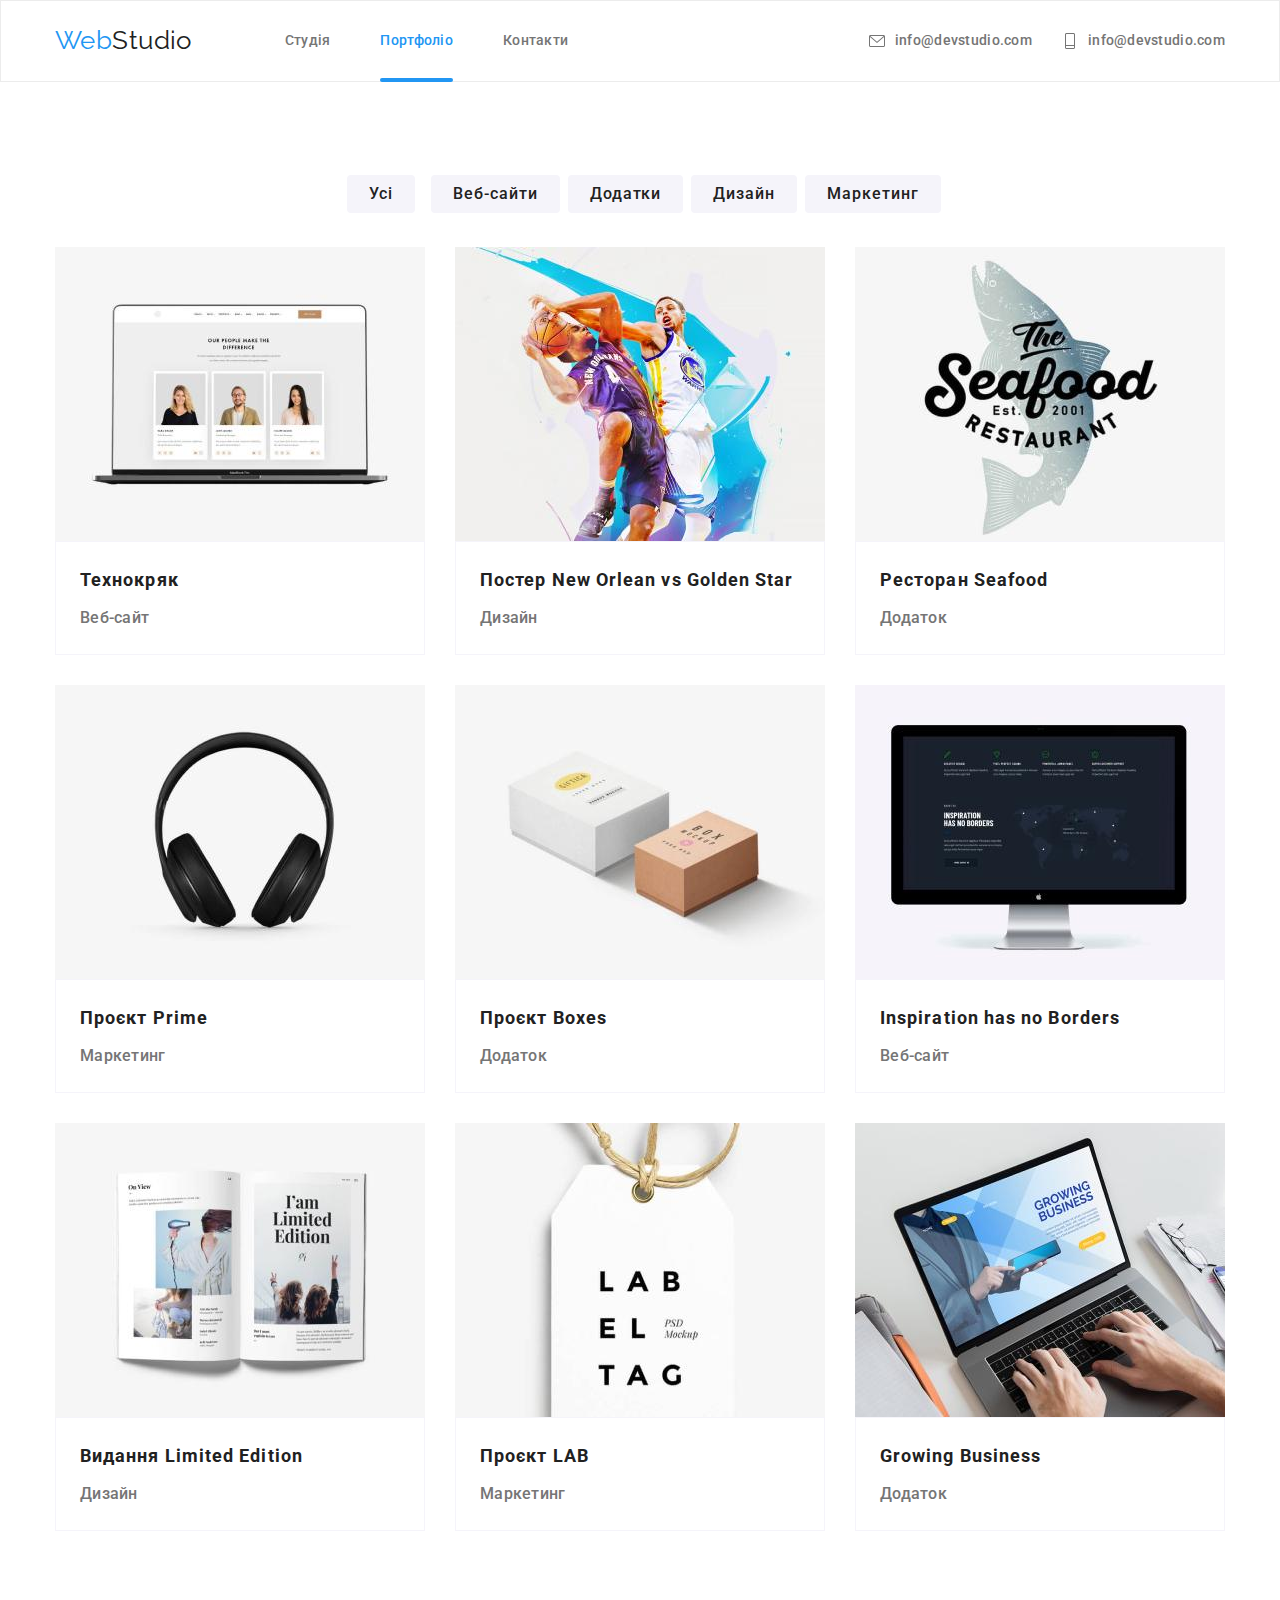
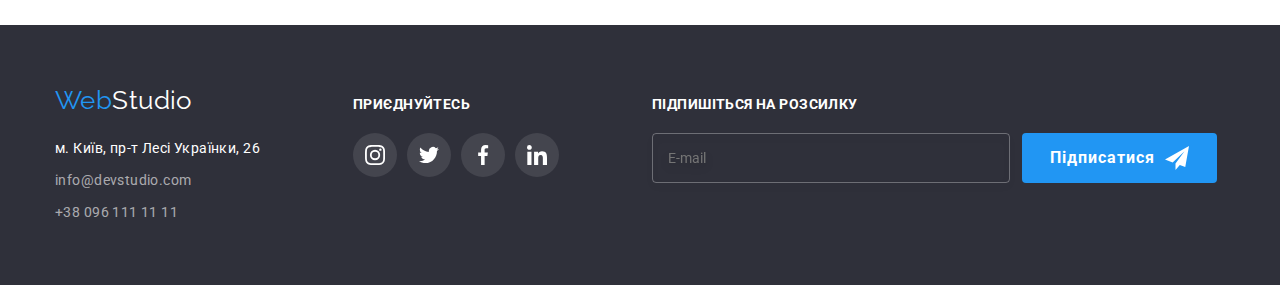
==== portfolio.html @ 4152e3e3 "from7" ====
<!DOCTYPE html>
<html lang="uk">
<head>
    <meta charset="UTF-8">
    <meta http-equiv="X-UA-Compatible" content="IE=edge">
    <meta name="viewport" content="width=device-width, initial-scale=1.0">
    <title>Студія</title>
    <link rel="preconnect" href="https://fonts.googleapis.com">
    <link rel="preconnect" href="https://fonts.gstatic.com" crossorigin>
    <link href="https://fonts.googleapis.com/css2?family=Raleway:wght@700&family=Roboto:wght@400;500;700;900&display=swap" rel="stylesheet">
    <link rel="stylesheet" href="https://cdnjs.cloudflare.com/ajax/libs/modern-normalize/1.1.0/modern-normalize.min.css">
    <link rel="stylesheet" href="./css/styles.css" >
    <link rel="stylesheet" href="./css/main.min.css" >
</head>
<body>
    <!--Шапка-->
        <header class="header">
        <div class="container header__container"> 
            <nav class="header__nav">
            <a class="logo" href="./index.html"><span class="logo-color">Web</span>Studio</a>
            <ul class="site-nav list">
                <li class="site-nav__item"><a href="./index.html" class="site-nav__link link">Студія</a></li>
                <li class="site-nav__item"><a href="./portfolio.html" class="site-nav__link link current">Портфоліо</a></li>
                <li class="site-nav__item"><a href="" class="site-nav__link link">Контакти</a></li>
            </ul>
            </nav>
            <ul class="auth-nav list">
                <li class="auth-nav__item">
                    <a class="auth-nav__link link" href="mailto:info@devstudio.com"><svg class="auth-nav__icon"     width="16" height="12">
                            <use href="./images/symbol-defs.svg#icon-envelope"></use>
                        </svg>info@devstudio.com</a></li>
                        <li class="auth-nav__item">
                    <a class="auth-nav__link link" href="tel:+380961111111"><svg class="auth-nav__icon"     width="16" height="12">
                            <use href="./images/symbol-defs.svg#icon-phone"></use>
                        </svg>info@devstudio.com</a></li>
            </ul>
        </div>
    </header>
    <!--Унікальний контент-->
    <main>
    <section class="section">
        <div class="container">
            <h1 class="visually-hidden">Наші роботи</h1>
        <ul class="filter list">
            <li class="filter__item">
                <button type="button" class="filter__button button">Усі</button>
            </li>
            <li class="filter__item"><li class="filter__item">
                <button type="button" class="filter__button button">Веб-сайти</button>
            </li>
            <li class="filter__item">
                <button type="button" class="filter__button button">Додатки</button>
            </li>
            <li class="filter__item">
                <button type="button" class="filter__button button">Дизайн</button>
            </li>
            <li class="filter__item">
                <button type="button" class="filter__button button">Маркетинг</button>
            </li>
        </ul>
        <ul class="portfolio list">
            <li class="portfolio__item"> 
                <a href="" class="portfolio__link link">
                    <div class="portfolio__wrap"> 
                        <img src="./images/p1.jpg" alt="Ноутбук" width="370"/>
                    <p class="portfolio__description">Ресурс пропонує комплексні пропозиції з різним рівнем функціоналу та сервісів. Все це дозволить відвідувачу отримати вичерпні відомості про компанію чи приватну особу.</p>
                    </div>
                <div class="portfolio__project">
                    <h2 class="portfolio__title">Технокряк</h2>
                    <p class="portfolio__text">Веб-сайт</p>
                </div></a>
            </li>  
            <li class="portfolio__item">  
                <a href="" class="portfolio__link link">
                    <div class="portfolio__wrap"> 
                    <img src="./images/p2.jpg" alt="Баскетбол" width="370"/>  
                    <p class="portfolio__description">Lorem ipsum dolor sit amet, consectetur adipisicing elit. Incidunt nam odio labore quaerat at quidem totam deserunt eaque eos praesentium id assumenda, nihil, similique molestiae officia rem, quas voluptatem debitis.</p>
                    </div>
                <div class="portfolio__project">
                    <h2 class="portfolio__title">Постер New Orlean vs Golden Star</h2>
                    <p class="portfolio__text">Дизайн</p>
                </div></a>
            </li>  
            <li class="portfolio__item">  
                <a href="" class="portfolio__link link">
                    <div class="portfolio__wrap"> 
                    <img src="./images/p3.jpg" alt="Ресторан" width="370"/>
                    <p class="portfolio__description">Lorem ipsum dolor sit amet, consectetur adipisicing elit. Incidunt nam odio labore quaerat at quidem totam deserunt eaque eos praesentium id assumenda, nihil, similique molestiae officia rem, quas voluptatem debitis.</p>
                    </div>
                <div class="portfolio__project">
                    <h2 class="portfolio__title">Ресторан Seafood</h2>
                    <p class="portfolio__text">Додаток</p>
                </div></a>
            </li>  
            <li class="portfolio__item">  
               <a href="" class="portfolio__link link"><div class="portfolio__wrap"> 
                    <img src="./images/p4.jpg" alt="Навушники" width="370"/>
                    <p class="portfolio__description">Lorem ipsum dolor sit amet, consectetur adipisicing elit. Incidunt nam odio labore quaerat at quidem totam deserunt eaque eos praesentium id assumenda, nihil, similique molestiae officia rem, quas voluptatem debitis.</p>
                    </div> 
                <div class="portfolio__project">
                    <h2 class="portfolio__title">Проєкт Prime</h2>
                    <p class="portfolio__text">Маркетинг</p>
                </div></a>
            </li>  
            <li class="portfolio__item"> 
                <a href="" class="portfolio__link link"><div class="portfolio__wrap"> 
                    <img src="./images/p5.jpg" alt="Коробки" width="370"/>
                    <p class="portfolio__description">Lorem ipsum dolor sit amet, consectetur adipisicing elit. Incidunt nam odio labore quaerat at quidem totam deserunt eaque eos praesentium id assumenda, nihil, similique molestiae officia rem, quas voluptatem debitis.</p>
                    </div>
                <div class="portfolio__project">
                    <h2 class="portfolio__title">Проєкт Boxes</h2>
                    <p class="portfolio__text">Додаток</p>
                </div></a>
            </li>  
            <li class="portfolio__item"> 
               <a href="" class="portfolio__link link"><div class="portfolio__wrap"> 
                    <img src="./images/p6.jpg" alt="Екран" width="370"/>
                    <p class="portfolio__description">Lorem ipsum dolor sit amet, consectetur adipisicing elit. Incidunt nam odio labore quaerat at quidem totam deserunt eaque eos praesentium id assumenda, nihil, similique molestiae officia rem, quas voluptatem debitis.</p>
                    </div> 
                <div class="portfolio__project">
                    <h2 class="portfolio__title">Inspiration has no Borders</h2>
                    <p class="portfolio__text">Веб-сайт</p>
                </div></a>
            </li>  
            <li class="portfolio__item"> 
               <a href="" class="portfolio__link link"><div class="portfolio__wrap"> 
                    <img src="./images/p7.jpg" alt="книжка" width="370"/>
                    <p class="portfolio__description">Lorem ipsum dolor sit amet, consectetur adipisicing elit. Incidunt nam odio labore quaerat at quidem totam deserunt eaque eos praesentium id assumenda, nihil, similique molestiae officia rem, quas voluptatem debitis.</p>
                    </div> 
                <div class="portfolio__project">
                    <h2 class="portfolio__title">Видання Limited Edition</h2>
                    <p class="portfolio__text">Дизайн</p>
                </div></a>
            </li>  
            <li class="portfolio__item"> 
                <a href="" class="portfolio__link link"><div class="portfolio__wrap"> 
                    <img src="./images/p8.jpg" alt="ЛАБ" width="370"/>
                    <p class="portfolio__description">Lorem ipsum dolor sit amet, consectetur adipisicing elit. Incidunt nam odio labore quaerat at quidem totam deserunt eaque eos praesentium id assumenda, nihil, similique molestiae officia rem, quas voluptatem debitis.</p>
                    </div>
                <div class="portfolio__project">
                    <h2 class="portfolio__title">Проєкт LAB</h2>
                    <p class="portfolio__text">Маркетинг</p>
                </div></a>
            </li>  
            <li class="portfolio__item"> 
                <a href="" class="portfolio__link link"><div class="portfolio__wrap"> 
                    <img src="./images/p9.jpg" alt="Робота за ноутбуком" width="370"/>
                    <p class="portfolio__description">Lorem ipsum dolor sit amet, consectetur adipisicing elit. Incidunt nam odio labore quaerat at quidem totam deserunt eaque eos praesentium id assumenda, nihil, similique molestiae officia rem, quas voluptatem debitis.</p>
                    </div>
                <div class="portfolio__project">
                    <h2 class="portfolio__title">Growing Business</h2>
                    <p class="portfolio__text">Додаток</p>
                </div></a>
            </li>  
        </ul>
        </div>
    </section>
    </main>
    <!--Низ-->
     <footer class="foot">
        <div class="container foot__container"> 
           <div> <a class="logo logo--white" href="./index.html"><span class="logo-color">Web</span>Studio</a>
            <address class="foot__address" >   
            <ul class="contacts">
                <li class="contacts__item"><a href="https://goo.gl/maps/5gf1aQqiZzD6x3Li7" target="_blank" rel="noopener noreferrer" class="contacts__address">м. Київ, пр-т Лесі Українки, 26</a></li>
                <li class="contacts__item"><a class="contacts__link link" href="mailto:info@devstudio.com">info@devstudio.com</a></li>
                <li class="contacts__item"><a class="contacts__link link" href="tel:+380961111111">+38 096 111 11 11</a></li>
            </ul>
            </address>
            </div>
             <div class="foot__wrap">
                <p class="foot__title">Приєднуйтесь</p>
                <ul class="social">
                    <li class="social__item">
                        <a href="" class="social__link">
                            <svg class="social__icon" width="20" height="20">
                                <use href="./images/symbol-defs.svg#icon-instagram-1" ></use>
                            </svg>
                        </a></li>
                    <li class="social__item">
                        <a href="" class="social__link">
                            <svg class="social__icon" width="20" height="20">
                                <use href="./images/symbol-defs.svg#icon-twitter-2" ></use>
                            </svg>
                        </a></li>
                    <li class="social__item">
                        <a href="" class="social__link">
                            <svg class="social__icon" width="20" height="20">
                                <use href="./images/symbol-defs.svg#icon-facebook-3" ></use>
                            </svg>
                        </a></li>
                    <li class="social__item">
                        <a href="" class="social__link">
                            <svg class="social__icon" width="20" height="20">
                                <use href="./images/symbol-defs.svg#icon-linkedin-4" ></use>
                            </svg>
                        </a></li>
                </ul>
            </div>
            <div class="subscribe">
            <form class="subscribe__form">
                    <p class="subscribe__title">Підпишіться на розсилку</p>    
                <label for="email" class="visibility-hidden"></label>
                <div class="subscribe__row">
                    <input class="subscribe__input" type="text" name="email" id="email" placeholder="E-mail">
                    <button class="button subscribe__button" type="submit">Підписатися<svg class="subscribe__icon"   width="24" height="24">
                            <use href="./images/symbol-defs.svg#icon-icon-form"></use>
                        </svg></button>
                </div>
                </label>
            </form>
        </div>
        </div>
    </footer>
</body>
</html>
---- css/styles.css ----

---- css/main.min.css ----
:root{--main-color: #757575;--text-color: #212121;--link-color: #2196f3;--background-color: #fff;--alt-color: #f5f4fa;--H-weight: 700}*{box-sizing:border-box}body{font-family:roboto,sans-serif;color:var(--main-color);background-color:var(--background-color);letter-spacing:.03em;font-size:14px;line-height:1.71}h1,h2,h3,p,ul{margin-top:0;margin-bottom:0}img{display:block}ul{list-style:none;padding:0;margin:0}.logo{font-family:raleway,sans-serif;color:var(--text-color);font-size:26px;line-height:1.2;text-decoration:none}.logo-color{color:var(--link-color)}.logo--white{color:var(--background-color)}.button{border-radius:4px;border:none;color:var(--background-color);background-color:var(--link-color);cursor:pointer;font-weight:var(--H-weight);font-size:16px;line-height:1.88;align-items:center;letter-spacing:.06em;padding:10px 32px;transition:color 250ms cubic-bezier(0.4, 0, 0.2, 1),background-color 250ms cubic-bezier(0.4, 0, 0.2, 1),box-shadow 250ms cubic-bezier(0.4, 0, 0.2, 1)}.button:hover,.button:focus{color:var(--text-color);background-color:var(--alt-color);box-shadow:0px 4px 4px rgba(0,0,0,.15)}.link{color:var(--main-color);font-weight:500;letter-spacing:.02em;text-decoration:none;transition:color 250ms cubic-bezier(0.4, 0, 0.2, 1)}.link:hover,.link:focus{color:var(--link-color);fill:var(--link-color)}.container{padding-left:15px;padding-right:15px;margin-left:auto;margin-right:auto;width:1200px}.social{display:flex;gap:10px;flex-wrap:wrap;justify-content:center}.social__item{width:44px;height:44px}.social__item .social__link:hover .social__icon,.social__item .social__link:focus .social__icon{fill:var(--background-color)}.social__link{width:100%;height:100%;border-radius:50%;background:rgba(255,255,255,.1);display:flex;align-items:center;justify-content:center;transition:background-color 250ms cubic-bezier(0.4, 0, 0.2, 1)}.social__link:hover,.social__link:focus{background-color:var(--link-color)}.social__icon--grey{fill:#afb1b8;transition:fill 250ms cubic-bezier(0.4, 0, 0.2, 1)}.header{border:1px solid #ececec;padding-top:24px;padding-bottom:25px}.header__container{justify-content:space-between}.header__container,.header__nav{display:flex;align-items:center}.site-nav{display:flex;margin-left:93px}.site-nav__item:not(:last-child){margin-right:50px}.site-nav__link{line-height:1.14}.current{color:var(--link-color);fill:var(--link-color);position:relative}.current::after{content:"";position:absolute;border-bottom:4px solid var(--link-color);border-radius:2px;width:100%;bottom:-34px;left:0}.auth-nav{display:flex;gap:30px}.auth-nav__link{transition:fill 250ms cubic-bezier(0.4, 0, 0.2, 1);display:flex}.auth-nav__item{display:flex}.auth-nav__icon{margin-right:10px;fill:var(--main-color);width:100%;height:100%;transition:fill 250ms cubic-bezier(0.4, 0, 0.2, 1)}.auth-nav__link:hover .auth-nav__icon,.auth-nav__item .auth-nav__link:focus .auth-nav__icon{color:var(--link-color);fill:var(--link-color)}.hero{max-width:1600px;margin-left:auto;margin-right:auto;background-image:linear-gradient(rgba(47, 48, 58, 0.4), rgba(47, 48, 58, 0.4)),url(../images/hero-bg.jpg);background-position:center;background-repeat:no-repeat;text-align:center;padding-top:200px;padding-bottom:200px}.hero__title{color:var(--background-color);font-weight:900;font-size:44px;line-height:1.36;letter-spacing:.06em;text-transform:uppercase;margin-bottom:30px}.section{padding-top:94px;padding-bottom:94px}.section__title{color:var(--text-color);font-weight:var(--H-weight);font-size:36px;line-height:1.16;text-align:center;margin-bottom:50px}.section--padding{padding-bottom:0px}.feature{display:flex;gap:30px}.feature__item{max-width:270px}.feature__wrap{width:100%;height:120px;margin-bottom:30px;background-color:var(--alt-color);display:flex;align-items:center;justify-content:center}.feature__title{color:var(--text-color);font-weight:var(--H-weight);text-transform:uppercase;line-height:1.14;margin-bottom:10px}.images-list{display:flex;gap:30px}.images-list__wrap{position:relative;justify-content:center;z-index:-1}.images-list__text{position:absolute;bottom:0;width:100%;padding:27px 0;background-color:rgba(47,48,58,.8);font-weight:var(--H-weight);line-height:1.14;text-align:center;text-transform:uppercase;color:var(--background-color)}.team{background-color:var(--alt-color);display:flex;flex-wrap:wrap;text-align:center;gap:30px}.team__item{background:var(--background-color);box-shadow:0px 1px 3px rgba(0,0,0,.12),0px 1px 1px rgba(0,0,0,.14),0px 2px 1px rgba(0,0,0,.2);border-radius:0px 0px 4px 4px}.team__title{color:var(--text-color);font-weight:500;font-size:16px;line-height:1.16;margin-bottom:10px}.team__text{font-size:16px;line-height:1.16;margin-bottom:16px}.team__overview{padding-top:30px;padding-bottom:30px}.clients{display:flex;gap:30px}.clients__item{width:170px;height:92px}.clients__icon{fill:#afb1b8;transition:fill 250ms cubic-bezier(0.4, 0, 0.2, 1)}.clients__link{width:100%;height:100%;border-radius:4px;border:1px solid #afb1b8;display:flex;align-items:center;justify-content:center;transition:fill 250ms cubic-bezier(0.4, 0, 0.2, 1),border 250ms cubic-bezier(0.4, 0, 0.2, 1)}.clients__link:hover,.clients__link:focus{border:1px solid var(--link-color)}.clients__link:hover .clients__icon,.clients__link:focus .clients__icon{fill:var(--link-color)}.foot{background-color:#2f303a;padding-top:60px;padding-bottom:60px}.foot__container{display:flex;gap:93px}.foot__wrap{padding-top:12px}.foot__address{margin-top:20px;white-space:nowrap}.contacts__item{display:flex;flex-direction:column;margin-bottom:8px}.contacts__item:last-child{margin-bottom:0}.contacts__link{color:rgba(255,255,255,.6);font-style:normal;font-size:14px;line-height:1.71;letter-spacing:.03em;font-weight:400}.contacts__address{color:var(--background-color);font-style:normal;text-decoration:none;transition:color 250ms cubic-bezier(0.4, 0, 0.2, 1);font-size:14px;line-height:1.71;letter-spacing:.03em;font-weight:400}.contacts__address:hover,.contacts__address:focus{color:var(--link-color)}.subscribe{padding-top:12px}.subscribe__input{width:358px;border:1px solid rgba(255,255,255,.3);filter:drop-shadow(0px 4px 4px rgba(0, 0, 0, 0.15));border-radius:4px;padding:15px;background-color:rgba(0,0,0,0);color:var(--alt-color)}.subscribe__icon{margin-left:10px;height:100%;width:100%;fill:var(--background-color);transition:fill 250ms cubic-bezier(0.4, 0, 0.2, 1)}.subscribe__row{display:flex;gap:12px}.subscribe__row .subscribe__button:hover .subscribe__icon,.subscribe__row .subscribe__button:hover .subscribe__icon{fill:var(--text-color)}.subscribe__button{display:flex;padding:10px 28px}.subscribe__button:hover,.subscribe__button:focus{color:var(--text-color);background-color:var(--alt-color);box-shadow:0px 4px 4px rgba(0,0,0,.15)}.foot__title,.subscribe__title{font-weight:var(--H-weight);line-height:1.14;text-transform:uppercase;font-style:normal;color:var(--background-color);margin-bottom:20px}.backdrop{position:fixed;top:0;width:100%;height:100%;background:rgba(0,0,0,.2);transition:opacity 250ms linear,visibility 250ms}.backdrop.is-hidden .modal{transform:translate(-50%, -50%) scale(0) rotate(180deg);border-radius:50%}.is-hidden{opacity:0;visibility:hidden;pointer-events:none}.modal{position:absolute;width:528px;background-color:var(--background-color);top:50%;left:50%;transform:translate(-50%, -50%) scale(1) rotate(0);transition:transform 250ms linear,border-radius 250ms linear;box-shadow:0px 1px 3px rgba(0,0,0,.12),0px 1px 1px rgba(0,0,0,.14),0px 2px 1px rgba(0,0,0,.2);border-radius:4px;padding:40px}.modal .close:hover .close__icon,.modal .close:focus .close__icon{fill:var(--link-color)}.modal__wrap{position:relative}.modal__icon{position:absolute;top:50%;left:12px;transform:translateY(-50%);cursor:pointer}.modal__field{margin-bottom:10px}.modal__title{font-weight:var(--H-weight);font-size:20px;line-height:1.15;text-align:center;color:var(--text-color);margin-bottom:12px}.modal__button{padding:10px 52px;display:flex;margin-left:auto;margin-right:auto}.modal__input{width:100%;height:40px;border:1px solid rgba(33,33,33,.2);background:var(--background-color);border-radius:4px;padding:12px 42px;cursor:pointer}.modal__input:focus{outline-color:var(--link-color)}.modal__input:focus+.modal__icon{fill:var(--link-color)}.modal__text{width:100%;height:120px;border:1px solid rgba(33,33,33,.2);border-radius:4px;background-color:rgba(0,0,0,0);font-size:12px;line-height:1.16;letter-spacing:.01em;resize:none;padding:10px}.modal__text::placeholder{color:rgba(117,117,117,.5)}.check{margin-top:-10px;margin-bottom:30px;display:flex;align-items:center;justify-content:center}.check__item{display:flex;align-items:center;justify-content:center;border:2px solid var(--text-color);width:16px;height:15px;border-radius:2px;margin-right:5px;fill:rgba(0,0,0,0)}.checkbox:checked+.check>.check__item{background-color:var(--link-color);border-color:rgba(0,0,0,0);fill:var(--background-color)}.checkbox:focus+.check>.check__item{border-color:var(--link-color)}.check__terms{color:var(--link-color);text-decoration:none;position:relative}.check__terms::after{content:"";position:absolute;border-bottom:1px solid var(--link-color);border-radius:2px;width:100%;bottom:6px;left:0}.close{position:absolute;top:8px;right:8px;border:1px solid rgba(0,0,0,.1);border-radius:50%;width:30px;height:30px;padding:5px;background-color:var(--background-color);cursor:pointer;transition:background-color 250ms cubic-bezier(0.4, 0, 0.2, 1)}.close__icon{transition:fill 250ms cubic-bezier(0.4, 0, 0.2, 1)}.filter{display:flex;justify-content:center;margin-bottom:34px}.filter__item{margin-left:8px}.filter__button{color:var(--text-color);background-color:var(--alt-color);font-weight:500;line-height:1.62;display:flex;padding:6px 22px}.filter__button:hover,.filter__button:focus{color:var(--background-color);background-color:var(--link-color);box-shadow:0px 3px 1px rgba(0,0,0,.1),0px 1px 2px rgba(0,0,0,.08),0px 2px 2px rgba(0,0,0,.12)}.portfolio{display:flex;flex-wrap:wrap}.portfolio__project{border:1px solid var(--alt-color);padding:20px 24px}.portfolio__title{color:var(--text-color);font-weight:var(--H-weight);font-size:18px;line-height:2;letter-spacing:.06em;margin-bottom:4px}.portfolio__text{font-size:16px;line-height:2;color:var(--main-color)}.portfolio__wrap{position:relative;overflow:hidden}.portfolio__description{position:absolute;font-size:18px;line-height:1.56;top:0;color:var(--background-color);background-color:rgba(33,150,243,.9);padding:63px 24px;transform:translateY(100%);transition:transform 250ms cubic-bezier(0.4, 0, 0.2, 1)}.portfolio__item{width:calc((100% - 60px)/3);margin-right:30px;margin-bottom:30px;position:relative}.portfolio__item:nth-child(3n){margin-right:0}.portfolio__item:nth-last-child(-n+3){margin-bottom:0}.portfolio__item .portfolio__link:hover .portfolio__description,.portfolio__item .portfolio__link:focus .portfolio__description{transform:translateY(0%)}.portfolio__link{transition:box-shadow 250ms cubic-bezier(0.4, 0, 0.2, 1)}.portfolio__link:hover,.portfolio__link:focus{box-shadow:0px 1px 1px rgba(0,0,0,.12),0px 4px 4px rgba(0,0,0,.06),1px 4px 6px rgba(0,0,0,.16);display:block}.visually-hidden{width:1px;height:1px;margin:-1px;border:0;padding:0;white-space:nowrap;clip-path:inset(100%);clip:rect(0 0 0 0);overflow:hidden}/*# sourceMappingURL=main.min.css.map */
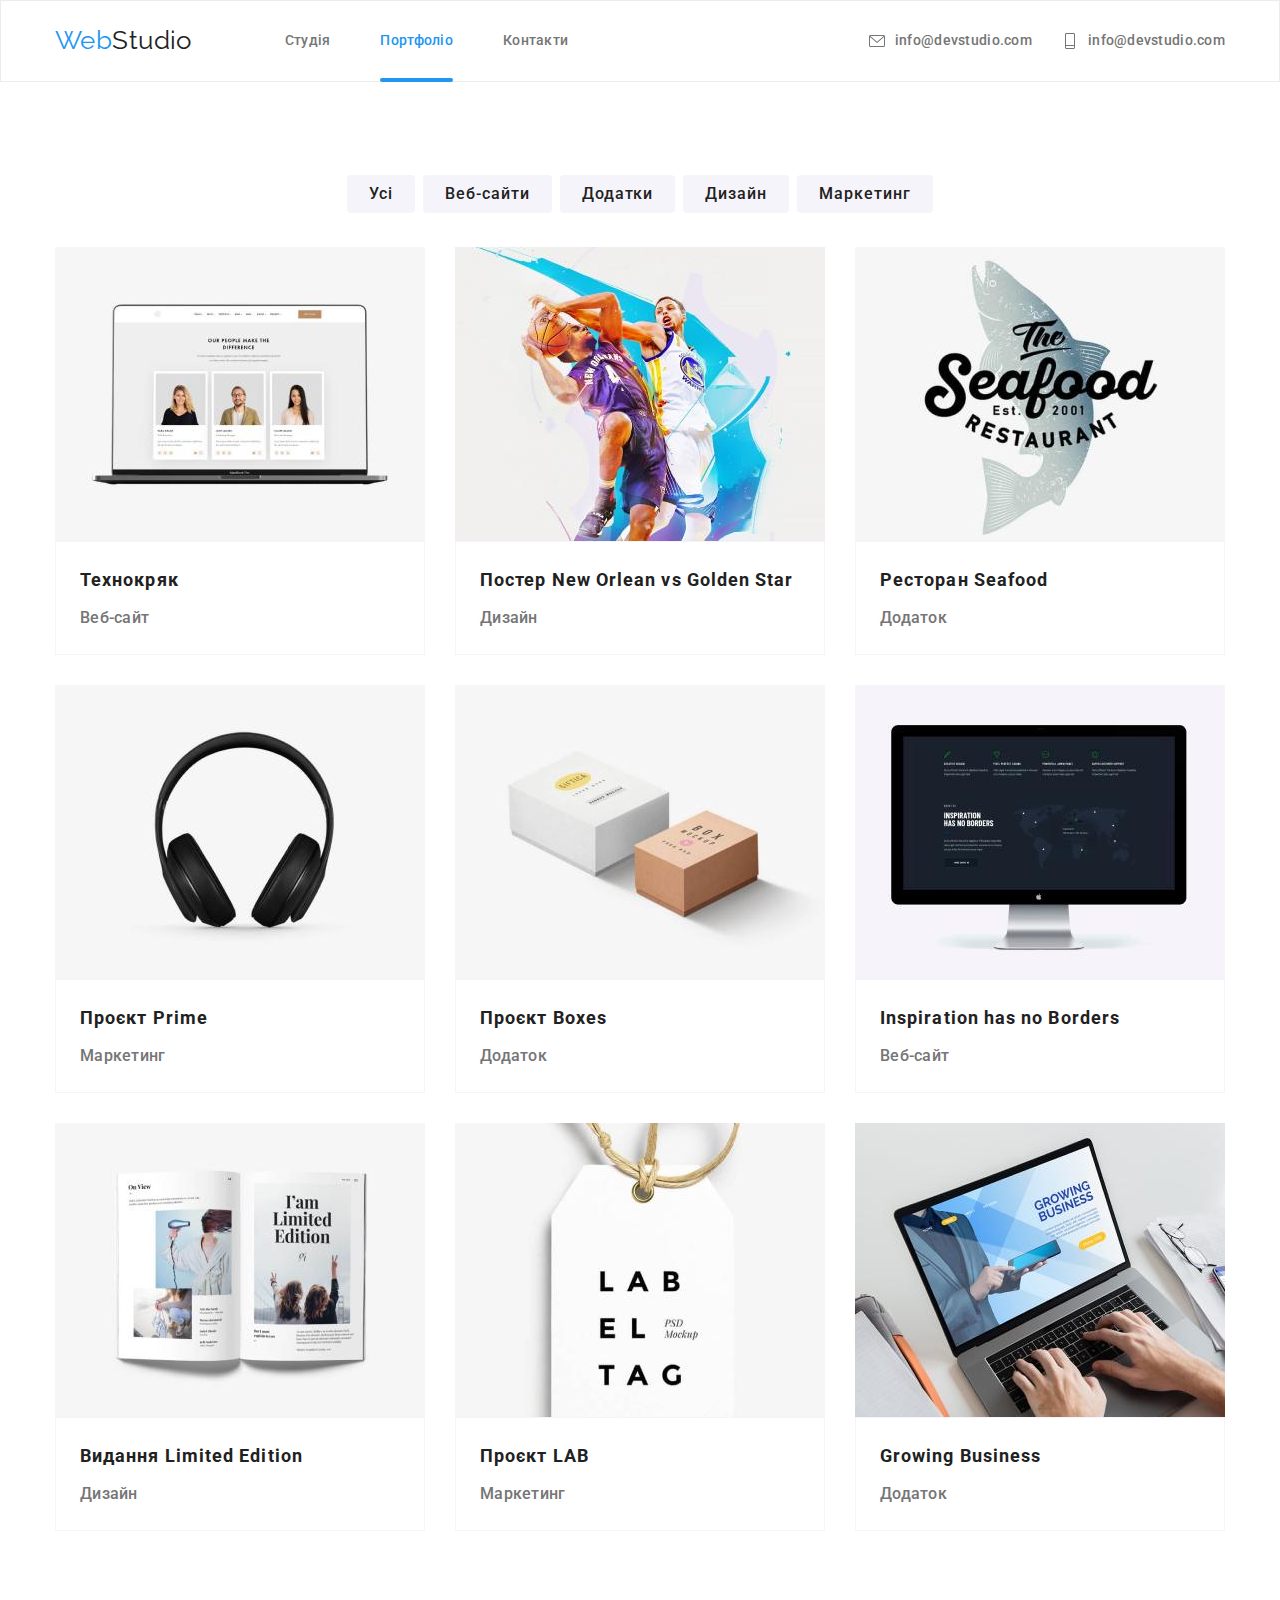
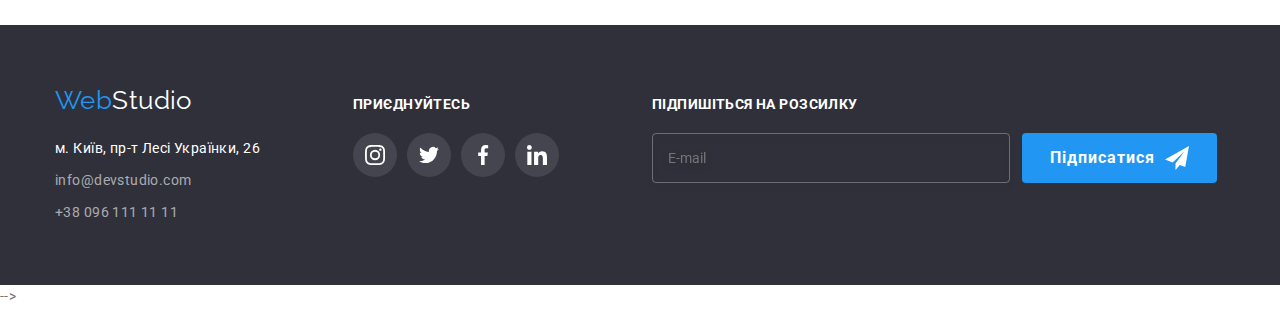
==== commit babaec59: "main" ====
--- a/portfolio.html
+++ b/portfolio.html
@@ -45,7 +45,7 @@
             <li class="filter__item">
                 <button type="button" class="filter__button button">Усі</button>
             </li>
-            <li class="filter__item"><li class="filter__item">
+            <li class="filter__item">
                 <button type="button" class="filter__button button">Веб-сайти</button>
             </li>
             <li class="filter__item">
@@ -211,6 +211,6 @@
             </form>
         </div>
         </div>
-    </footer>
+    </footer> -->
 </body>
 </html>--- a/css/main.min.css
+++ b/css/main.min.css
@@ -1 +1 @@
-:root{--main-color: #757575;--text-color: #212121;--link-color: #2196f3;--background-color: #fff;--alt-color: #f5f4fa;--H-weight: 700}*{box-sizing:border-box}body{font-family:roboto,sans-serif;color:var(--main-color);background-color:var(--background-color);letter-spacing:.03em;font-size:14px;line-height:1.71}h1,h2,h3,p,ul{margin-top:0;margin-bottom:0}img{display:block}ul{list-style:none;padding:0;margin:0}.logo{font-family:raleway,sans-serif;color:var(--text-color);font-size:26px;line-height:1.2;text-decoration:none}.logo-color{color:var(--link-color)}.logo--white{color:var(--background-color)}.button{border-radius:4px;border:none;color:var(--background-color);background-color:var(--link-color);cursor:pointer;font-weight:var(--H-weight);font-size:16px;line-height:1.88;align-items:center;letter-spacing:.06em;padding:10px 32px;transition:color 250ms cubic-bezier(0.4, 0, 0.2, 1),background-color 250ms cubic-bezier(0.4, 0, 0.2, 1),box-shadow 250ms cubic-bezier(0.4, 0, 0.2, 1)}.button:hover,.button:focus{color:var(--text-color);background-color:var(--alt-color);box-shadow:0px 4px 4px rgba(0,0,0,.15)}.link{color:var(--main-color);font-weight:500;letter-spacing:.02em;text-decoration:none;transition:color 250ms cubic-bezier(0.4, 0, 0.2, 1)}.link:hover,.link:focus{color:var(--link-color);fill:var(--link-color)}.container{padding-left:15px;padding-right:15px;margin-left:auto;margin-right:auto;width:1200px}.social{display:flex;gap:10px;flex-wrap:wrap;justify-content:center}.social__item{width:44px;height:44px}.social__item .social__link:hover .social__icon,.social__item .social__link:focus .social__icon{fill:var(--background-color)}.social__link{width:100%;height:100%;border-radius:50%;background:rgba(255,255,255,.1);display:flex;align-items:center;justify-content:center;transition:background-color 250ms cubic-bezier(0.4, 0, 0.2, 1)}.social__link:hover,.social__link:focus{background-color:var(--link-color)}.social__icon--grey{fill:#afb1b8;transition:fill 250ms cubic-bezier(0.4, 0, 0.2, 1)}.header{border:1px solid #ececec;padding-top:24px;padding-bottom:25px}.header__container{justify-content:space-between}.header__container,.header__nav{display:flex;align-items:center}.site-nav{display:flex;margin-left:93px}.site-nav__item:not(:last-child){margin-right:50px}.site-nav__link{line-height:1.14}.current{color:var(--link-color);fill:var(--link-color);position:relative}.current::after{content:"";position:absolute;border-bottom:4px solid var(--link-color);border-radius:2px;width:100%;bottom:-34px;left:0}.auth-nav{display:flex;gap:30px}.auth-nav__link{transition:fill 250ms cubic-bezier(0.4, 0, 0.2, 1);display:flex}.auth-nav__item{display:flex}.auth-nav__icon{margin-right:10px;fill:var(--main-color);width:100%;height:100%;transition:fill 250ms cubic-bezier(0.4, 0, 0.2, 1)}.auth-nav__link:hover .auth-nav__icon,.auth-nav__item .auth-nav__link:focus .auth-nav__icon{color:var(--link-color);fill:var(--link-color)}.hero{max-width:1600px;margin-left:auto;margin-right:auto;background-image:linear-gradient(rgba(47, 48, 58, 0.4), rgba(47, 48, 58, 0.4)),url(../images/hero-bg.jpg);background-position:center;background-repeat:no-repeat;text-align:center;padding-top:200px;padding-bottom:200px}.hero__title{color:var(--background-color);font-weight:900;font-size:44px;line-height:1.36;letter-spacing:.06em;text-transform:uppercase;margin-bottom:30px}.section{padding-top:94px;padding-bottom:94px}.section__title{color:var(--text-color);font-weight:var(--H-weight);font-size:36px;line-height:1.16;text-align:center;margin-bottom:50px}.section--padding{padding-bottom:0px}.feature{display:flex;gap:30px}.feature__item{max-width:270px}.feature__wrap{width:100%;height:120px;margin-bottom:30px;background-color:var(--alt-color);display:flex;align-items:center;justify-content:center}.feature__title{color:var(--text-color);font-weight:var(--H-weight);text-transform:uppercase;line-height:1.14;margin-bottom:10px}.images-list{display:flex;gap:30px}.images-list__wrap{position:relative;justify-content:center;z-index:-1}.images-list__text{position:absolute;bottom:0;width:100%;padding:27px 0;background-color:rgba(47,48,58,.8);font-weight:var(--H-weight);line-height:1.14;text-align:center;text-transform:uppercase;color:var(--background-color)}.team{background-color:var(--alt-color);display:flex;flex-wrap:wrap;text-align:center;gap:30px}.team__item{background:var(--background-color);box-shadow:0px 1px 3px rgba(0,0,0,.12),0px 1px 1px rgba(0,0,0,.14),0px 2px 1px rgba(0,0,0,.2);border-radius:0px 0px 4px 4px}.team__title{color:var(--text-color);font-weight:500;font-size:16px;line-height:1.16;margin-bottom:10px}.team__text{font-size:16px;line-height:1.16;margin-bottom:16px}.team__overview{padding-top:30px;padding-bottom:30px}.clients{display:flex;gap:30px}.clients__item{width:170px;height:92px}.clients__icon{fill:#afb1b8;transition:fill 250ms cubic-bezier(0.4, 0, 0.2, 1)}.clients__link{width:100%;height:100%;border-radius:4px;border:1px solid #afb1b8;display:flex;align-items:center;justify-content:center;transition:fill 250ms cubic-bezier(0.4, 0, 0.2, 1),border 250ms cubic-bezier(0.4, 0, 0.2, 1)}.clients__link:hover,.clients__link:focus{border:1px solid var(--link-color)}.clients__link:hover .clients__icon,.clients__link:focus .clients__icon{fill:var(--link-color)}.foot{background-color:#2f303a;padding-top:60px;padding-bottom:60px}.foot__container{display:flex;gap:93px}.foot__wrap{padding-top:12px}.foot__address{margin-top:20px;white-space:nowrap}.contacts__item{display:flex;flex-direction:column;margin-bottom:8px}.contacts__item:last-child{margin-bottom:0}.contacts__link{color:rgba(255,255,255,.6);font-style:normal;font-size:14px;line-height:1.71;letter-spacing:.03em;font-weight:400}.contacts__address{color:var(--background-color);font-style:normal;text-decoration:none;transition:color 250ms cubic-bezier(0.4, 0, 0.2, 1);font-size:14px;line-height:1.71;letter-spacing:.03em;font-weight:400}.contacts__address:hover,.contacts__address:focus{color:var(--link-color)}.subscribe{padding-top:12px}.subscribe__input{width:358px;border:1px solid rgba(255,255,255,.3);filter:drop-shadow(0px 4px 4px rgba(0, 0, 0, 0.15));border-radius:4px;padding:15px;background-color:rgba(0,0,0,0);color:var(--alt-color)}.subscribe__icon{margin-left:10px;height:100%;width:100%;fill:var(--background-color);transition:fill 250ms cubic-bezier(0.4, 0, 0.2, 1)}.subscribe__row{display:flex;gap:12px}.subscribe__row .subscribe__button:hover .subscribe__icon,.subscribe__row .subscribe__button:hover .subscribe__icon{fill:var(--text-color)}.subscribe__button{display:flex;padding:10px 28px}.subscribe__button:hover,.subscribe__button:focus{color:var(--text-color);background-color:var(--alt-color);box-shadow:0px 4px 4px rgba(0,0,0,.15)}.foot__title,.subscribe__title{font-weight:var(--H-weight);line-height:1.14;text-transform:uppercase;font-style:normal;color:var(--background-color);margin-bottom:20px}.backdrop{position:fixed;top:0;width:100%;height:100%;background:rgba(0,0,0,.2);transition:opacity 250ms linear,visibility 250ms}.backdrop.is-hidden .modal{transform:translate(-50%, -50%) scale(0) rotate(180deg);border-radius:50%}.is-hidden{opacity:0;visibility:hidden;pointer-events:none}.modal{position:absolute;width:528px;background-color:var(--background-color);top:50%;left:50%;transform:translate(-50%, -50%) scale(1) rotate(0);transition:transform 250ms linear,border-radius 250ms linear;box-shadow:0px 1px 3px rgba(0,0,0,.12),0px 1px 1px rgba(0,0,0,.14),0px 2px 1px rgba(0,0,0,.2);border-radius:4px;padding:40px}.modal .close:hover .close__icon,.modal .close:focus .close__icon{fill:var(--link-color)}.modal__wrap{position:relative}.modal__icon{position:absolute;top:50%;left:12px;transform:translateY(-50%);cursor:pointer}.modal__field{margin-bottom:10px}.modal__title{font-weight:var(--H-weight);font-size:20px;line-height:1.15;text-align:center;color:var(--text-color);margin-bottom:12px}.modal__button{padding:10px 52px;display:flex;margin-left:auto;margin-right:auto}.modal__input{width:100%;height:40px;border:1px solid rgba(33,33,33,.2);background:var(--background-color);border-radius:4px;padding:12px 42px;cursor:pointer}.modal__input:focus{outline-color:var(--link-color)}.modal__input:focus+.modal__icon{fill:var(--link-color)}.modal__text{width:100%;height:120px;border:1px solid rgba(33,33,33,.2);border-radius:4px;background-color:rgba(0,0,0,0);font-size:12px;line-height:1.16;letter-spacing:.01em;resize:none;padding:10px}.modal__text::placeholder{color:rgba(117,117,117,.5)}.check{margin-top:-10px;margin-bottom:30px;display:flex;align-items:center;justify-content:center}.check__item{display:flex;align-items:center;justify-content:center;border:2px solid var(--text-color);width:16px;height:15px;border-radius:2px;margin-right:5px;fill:rgba(0,0,0,0)}.checkbox:checked+.check>.check__item{background-color:var(--link-color);border-color:rgba(0,0,0,0);fill:var(--background-color)}.checkbox:focus+.check>.check__item{border-color:var(--link-color)}.check__terms{color:var(--link-color);text-decoration:none;position:relative}.check__terms::after{content:"";position:absolute;border-bottom:1px solid var(--link-color);border-radius:2px;width:100%;bottom:6px;left:0}.close{position:absolute;top:8px;right:8px;border:1px solid rgba(0,0,0,.1);border-radius:50%;width:30px;height:30px;padding:5px;background-color:var(--background-color);cursor:pointer;transition:background-color 250ms cubic-bezier(0.4, 0, 0.2, 1)}.close__icon{transition:fill 250ms cubic-bezier(0.4, 0, 0.2, 1)}.filter{display:flex;justify-content:center;margin-bottom:34px}.filter__item{margin-left:8px}.filter__button{color:var(--text-color);background-color:var(--alt-color);font-weight:500;line-height:1.62;display:flex;padding:6px 22px}.filter__button:hover,.filter__button:focus{color:var(--background-color);background-color:var(--link-color);box-shadow:0px 3px 1px rgba(0,0,0,.1),0px 1px 2px rgba(0,0,0,.08),0px 2px 2px rgba(0,0,0,.12)}.portfolio{display:flex;flex-wrap:wrap}.portfolio__project{border:1px solid var(--alt-color);padding:20px 24px}.portfolio__title{color:var(--text-color);font-weight:var(--H-weight);font-size:18px;line-height:2;letter-spacing:.06em;margin-bottom:4px}.portfolio__text{font-size:16px;line-height:2;color:var(--main-color)}.portfolio__wrap{position:relative;overflow:hidden}.portfolio__description{position:absolute;font-size:18px;line-height:1.56;top:0;color:var(--background-color);background-color:rgba(33,150,243,.9);padding:63px 24px;transform:translateY(100%);transition:transform 250ms cubic-bezier(0.4, 0, 0.2, 1)}.portfolio__item{width:calc((100% - 60px)/3);margin-right:30px;margin-bottom:30px;position:relative}.portfolio__item:nth-child(3n){margin-right:0}.portfolio__item:nth-last-child(-n+3){margin-bottom:0}.portfolio__item .portfolio__link:hover .portfolio__description,.portfolio__item .portfolio__link:focus .portfolio__description{transform:translateY(0%)}.portfolio__link{transition:box-shadow 250ms cubic-bezier(0.4, 0, 0.2, 1)}.portfolio__link:hover,.portfolio__link:focus{box-shadow:0px 1px 1px rgba(0,0,0,.12),0px 4px 4px rgba(0,0,0,.06),1px 4px 6px rgba(0,0,0,.16);display:block}.visually-hidden{width:1px;height:1px;margin:-1px;border:0;padding:0;white-space:nowrap;clip-path:inset(100%);clip:rect(0 0 0 0);overflow:hidden}/*# sourceMappingURL=main.min.css.map */+:root{--main-color: #757575;--text-color: #212121;--link-color: #2196f3;--background-color: #fff;--alt-color: #f5f4fa;--H-weight: 700}*{box-sizing:border-box}body{font-family:roboto,sans-serif;color:var(--main-color);background-color:var(--background-color);letter-spacing:.03em;font-size:14px;line-height:1.71}h1,h2,h3,p,ul{margin-top:0;margin-bottom:0}img{display:block}ul{list-style:none;padding:0;margin:0}img{display:block;height:auto;width:100%}.logo{font-family:raleway,sans-serif;color:var(--text-color);font-size:26px;line-height:1.2;text-decoration:none}.logo-color{color:var(--link-color)}.logo--white{color:var(--background-color)}.button{border-radius:4px;border:none;color:var(--background-color);background-color:var(--link-color);cursor:pointer;font-weight:var(--H-weight);font-size:16px;line-height:1.88;align-items:center;letter-spacing:.06em;padding:10px 32px;transition:color 250ms cubic-bezier(0.4, 0, 0.2, 1),background-color 250ms cubic-bezier(0.4, 0, 0.2, 1),box-shadow 250ms cubic-bezier(0.4, 0, 0.2, 1)}.button:hover,.button:focus{color:var(--text-color);background-color:var(--alt-color);box-shadow:0px 4px 4px rgba(0,0,0,.15)}.link{color:var(--main-color);font-weight:500;letter-spacing:.02em;text-decoration:none;transition:color 250ms cubic-bezier(0.4, 0, 0.2, 1)}.link:hover,.link:focus{color:var(--link-color);fill:var(--link-color)}.container{padding-left:15px;padding-right:15px;margin-left:auto;margin-right:auto;width:100%}@media screen and (min-width: 480px){.container{width:480px}}@media screen and (min-width: 768px){.container{width:768px}}@media screen and (min-width: 1200px){.container{width:1200px}}.social{display:flex;gap:10px;flex-wrap:wrap;justify-content:center}.social__item{width:44px;height:44px}.social__item .social__link:hover .social__icon,.social__item .social__link:focus .social__icon{fill:var(--background-color)}.social__link{width:100%;height:100%;border-radius:50%;background:rgba(255,255,255,.1);display:flex;align-items:center;justify-content:center;transition:background-color 250ms cubic-bezier(0.4, 0, 0.2, 1)}.social__link:hover,.social__link:focus{background-color:var(--link-color)}.social__icon--grey{fill:#afb1b8;transition:fill 250ms cubic-bezier(0.4, 0, 0.2, 1)}.header{border:1px solid #ececec;padding-top:24px;padding-bottom:25px}.header__container{justify-content:space-between}.header__container,.header__nav{display:flex;align-items:center}.site-nav{display:flex;margin-left:93px}.site-nav__item:not(:last-child){margin-right:50px}.site-nav__link{line-height:1.14}.current{color:var(--link-color);fill:var(--link-color);position:relative}.current::after{content:"";position:absolute;border-bottom:4px solid var(--link-color);border-radius:2px;width:100%;bottom:-34px;left:0}.auth-nav{display:flex;gap:30px}.auth-nav__link{transition:fill 250ms cubic-bezier(0.4, 0, 0.2, 1);display:flex}.auth-nav__item{display:flex}.auth-nav__icon{margin-right:10px;fill:var(--main-color);width:100%;height:100%;transition:fill 250ms cubic-bezier(0.4, 0, 0.2, 1)}.auth-nav__link:hover .auth-nav__icon,.auth-nav__item .auth-nav__link:focus .auth-nav__icon{color:var(--link-color);fill:var(--link-color)}.hero{max-width:480px;margin-left:auto;margin-right:auto;background-image:linear-gradient(rgba(47, 48, 58, 0.4), rgba(47, 48, 58, 0.4)),url(../images/hero-bg.jpg);background-position:center;background-repeat:no-repeat;text-align:center;padding-top:118px;padding-bottom:118px}@media screen and (min-width: 768px){.hero{max-width:768px}}@media screen and (min-width: 1200px){.hero{padding-top:200px;padding-bottom:200px;max-width:1600px}}.hero__title{color:var(--background-color);font-weight:900;font-size:26px;line-height:1.62;letter-spacing:.06em;text-transform:uppercase;margin-bottom:30px}@media screen and (min-width: 1200px){.hero__title{font-size:44px;line-height:1.36}}.section{padding-top:60px;padding-bottom:60px}.section--padding{display:none}.section__title{color:var(--text-color);font-weight:var(--H-weight);font-size:36px;line-height:1.16;text-align:center;margin-bottom:50px}@media screen and (min-width: 1200px){.section{padding-top:94px;padding-bottom:94px}.section--padding{padding-top:0px;display:block}}.feature{display:flex;flex-wrap:wrap;gap:30px}.feature__item{width:100%}@media screen and (min-width: 768px){.feature__item{width:calc((100% - 30px)/2)}}@media screen and (min-width: 1200px){.feature__item{width:calc((100% - 90px)/4)}}.feature__wrap{width:100%;height:120px;margin-bottom:30px;background-color:var(--alt-color);display:flex;align-items:center;justify-content:center}.feature__title{color:var(--text-color);font-weight:var(--H-weight);text-transform:uppercase;line-height:1.14;margin-bottom:10px}.images-list{display:flex;gap:30px}.images-list__wrap{position:relative;justify-content:center;z-index:-1}.images-list__text{position:absolute;bottom:0;width:100%;padding:27px 0;background-color:rgba(47,48,58,.8);font-weight:var(--H-weight);line-height:1.14;text-align:center;text-transform:uppercase;color:var(--background-color)}.team-list{background-color:var(--alt-color);display:flex}.team{display:flex;flex-wrap:wrap;gap:30px;text-align:center}.team__item{background:var(--background-color);box-shadow:0px 1px 3px rgba(0,0,0,.12),0px 1px 1px rgba(0,0,0,.14),0px 2px 1px rgba(0,0,0,.2);border-radius:0px 0px 4px 4px;width:100%}@media screen and (min-width: 768px){.team__item{width:calc((100% - 30px)/2)}}@media screen and (min-width: 1200px){.team__item{width:calc((100% - 90px)/4)}}.team__title{color:var(--text-color);font-weight:500;font-size:16px;line-height:1.16;margin-bottom:10px}.team__text{font-size:16px;line-height:1.16;margin-bottom:16px}.team__overview{padding-top:30px;padding-bottom:30px}.clients{display:flex;flex-wrap:wrap;gap:30px}.clients__item{width:calc((100% - 30px)/2);height:92px}@media screen and (min-width: 768px){.clients__item{width:calc((100% - 60px)/3)}}@media screen and (min-width: 1200px){.clients__item{width:calc((100% - 150px)/6)}}.clients__icon{fill:#afb1b8;transition:fill 250ms cubic-bezier(0.4, 0, 0.2, 1)}.clients__link{width:100%;height:100%;border-radius:4px;border:1px solid #afb1b8;display:flex;align-items:center;justify-content:center;transition:fill 250ms cubic-bezier(0.4, 0, 0.2, 1),border 250ms cubic-bezier(0.4, 0, 0.2, 1)}.clients__link:hover,.clients__link:focus{border:1px solid var(--link-color)}.clients__link:hover .clients__icon,.clients__link:focus .clients__icon{fill:var(--link-color)}.foot{background-color:#2f303a;padding-top:60px;padding-bottom:60px}.foot__container{display:flex;gap:93px}.foot__wrap{padding-top:12px}.foot__address{margin-top:20px;white-space:nowrap}.contacts__item{display:flex;flex-direction:column;margin-bottom:8px}.contacts__item:last-child{margin-bottom:0}.contacts__link{color:rgba(255,255,255,.6);font-style:normal;font-size:14px;line-height:1.71;letter-spacing:.03em;font-weight:400}.contacts__address{color:var(--background-color);font-style:normal;text-decoration:none;transition:color 250ms cubic-bezier(0.4, 0, 0.2, 1);font-size:14px;line-height:1.71;letter-spacing:.03em;font-weight:400}.contacts__address:hover,.contacts__address:focus{color:var(--link-color)}.subscribe{padding-top:12px}.subscribe__input{width:358px;border:1px solid rgba(255,255,255,.3);filter:drop-shadow(0px 4px 4px rgba(0, 0, 0, 0.15));border-radius:4px;padding:15px;background-color:rgba(0,0,0,0);color:var(--alt-color)}.subscribe__icon{margin-left:10px;height:100%;width:100%;fill:var(--background-color);transition:fill 250ms cubic-bezier(0.4, 0, 0.2, 1)}.subscribe__row{display:flex;gap:12px}.subscribe__row .subscribe__button:hover .subscribe__icon,.subscribe__row .subscribe__button:hover .subscribe__icon{fill:var(--text-color)}.subscribe__button{display:flex;padding:10px 28px}.subscribe__button:hover,.subscribe__button:focus{color:var(--text-color);background-color:var(--alt-color);box-shadow:0px 4px 4px rgba(0,0,0,.15)}.foot__title,.subscribe__title{font-weight:var(--H-weight);line-height:1.14;text-transform:uppercase;font-style:normal;color:var(--background-color);margin-bottom:20px}.backdrop{position:fixed;top:0;width:100%;height:100%;background:rgba(0,0,0,.2);transition:opacity 250ms linear,visibility 250ms}.backdrop.is-hidden .modal{transform:translate(-50%, -50%) scale(0) rotate(180deg);border-radius:50%}.is-hidden{opacity:0;visibility:hidden;pointer-events:none}.modal{position:absolute;width:528px;background-color:var(--background-color);top:50%;left:50%;transform:translate(-50%, -50%) scale(1) rotate(0);transition:transform 250ms linear,border-radius 250ms linear;box-shadow:0px 1px 3px rgba(0,0,0,.12),0px 1px 1px rgba(0,0,0,.14),0px 2px 1px rgba(0,0,0,.2);border-radius:4px;padding:40px}.modal .close:hover .close__icon,.modal .close:focus .close__icon{fill:var(--link-color)}.modal__wrap{position:relative}.modal__icon{position:absolute;top:50%;left:12px;transform:translateY(-50%);cursor:pointer}.modal__field{margin-bottom:10px}.modal__title{font-weight:var(--H-weight);font-size:20px;line-height:1.15;text-align:center;color:var(--text-color);margin-bottom:12px}.modal__button{padding:10px 52px;display:flex;margin-left:auto;margin-right:auto}.modal__input{width:100%;height:40px;border:1px solid rgba(33,33,33,.2);background:var(--background-color);border-radius:4px;padding:12px 42px;cursor:pointer}.modal__input:focus{outline-color:var(--link-color)}.modal__input:focus+.modal__icon{fill:var(--link-color)}.modal__text{width:100%;height:120px;border:1px solid rgba(33,33,33,.2);border-radius:4px;background-color:rgba(0,0,0,0);font-size:12px;line-height:1.16;letter-spacing:.01em;resize:none;padding:10px}.modal__text::placeholder{color:rgba(117,117,117,.5)}.check{margin-top:-10px;margin-bottom:30px;display:flex;align-items:center;justify-content:center}.check__item{display:flex;align-items:center;justify-content:center;border:2px solid var(--text-color);width:16px;height:15px;border-radius:2px;margin-right:5px;fill:rgba(0,0,0,0)}.checkbox:checked+.check>.check__item{background-color:var(--link-color);border-color:rgba(0,0,0,0);fill:var(--background-color)}.checkbox:focus+.check>.check__item{border-color:var(--link-color)}.check__terms{color:var(--link-color);text-decoration:none;position:relative}.check__terms::after{content:"";position:absolute;border-bottom:1px solid var(--link-color);border-radius:2px;width:100%;bottom:6px;left:0}.close{position:absolute;top:8px;right:8px;border:1px solid rgba(0,0,0,.1);border-radius:50%;width:30px;height:30px;padding:5px;background-color:var(--background-color);cursor:pointer;transition:background-color 250ms cubic-bezier(0.4, 0, 0.2, 1)}.close__icon{transition:fill 250ms cubic-bezier(0.4, 0, 0.2, 1)}.filter{display:flex;flex-wrap:wrap;justify-content:center;margin-bottom:34px;gap:16px 8px}.filter__button{width:100%;color:var(--text-color);background-color:var(--alt-color);font-weight:500;line-height:1.62;display:flex;padding:6px 22px}.filter__button:hover,.filter__button:focus{color:var(--background-color);background-color:var(--link-color);box-shadow:0px 3px 1px rgba(0,0,0,.1),0px 1px 2px rgba(0,0,0,.08),0px 2px 2px rgba(0,0,0,.12)}.portfolio{display:flex;flex-wrap:wrap;gap:30px}.portfolio__project{border:1px solid var(--alt-color);padding:20px 24px}.portfolio__title{color:var(--text-color);font-weight:var(--H-weight);font-size:18px;line-height:2;letter-spacing:.06em;margin-bottom:4px}.portfolio__text{font-size:16px;line-height:2;color:var(--main-color)}.portfolio__wrap{position:relative;overflow:hidden}.portfolio__description{height:100%;position:absolute;font-size:18px;line-height:1.56;letter-spacing:.03em;bottom:0;color:var(--background-color);background-color:rgba(33,150,243,.9);padding:77px 77px;transform:translateY(100%);transition:transform 250ms cubic-bezier(0.4, 0, 0.2, 1)}@media screen and (min-width: 768px){.portfolio__description{padding:49px 24px 77px 24px}}@media screen and (min-width: 1200px){.portfolio__description{padding:63px 24px}}.portfolio__item{width:100%;position:relative}@media screen and (min-width: 768px){.portfolio__item{width:calc((100% - 30px)/2)}}@media screen and (min-width: 1200px){.portfolio__item{width:calc((100% - 60px)/3)}}.portfolio__item .portfolio__link:hover .portfolio__description,.portfolio__item .portfolio__link:focus .portfolio__description{transform:translateY(0%)}.portfolio__link{transition:box-shadow 250ms cubic-bezier(0.4, 0, 0.2, 1)}.portfolio__link:hover,.portfolio__link:focus{box-shadow:0px 1px 1px rgba(0,0,0,.12),0px 4px 4px rgba(0,0,0,.06),1px 4px 6px rgba(0,0,0,.16);display:block}.visually-hidden{width:1px;height:1px;margin:-1px;border:0;padding:0;white-space:nowrap;clip-path:inset(100%);clip:rect(0 0 0 0);overflow:hidden}/*# sourceMappingURL=main.min.css.map */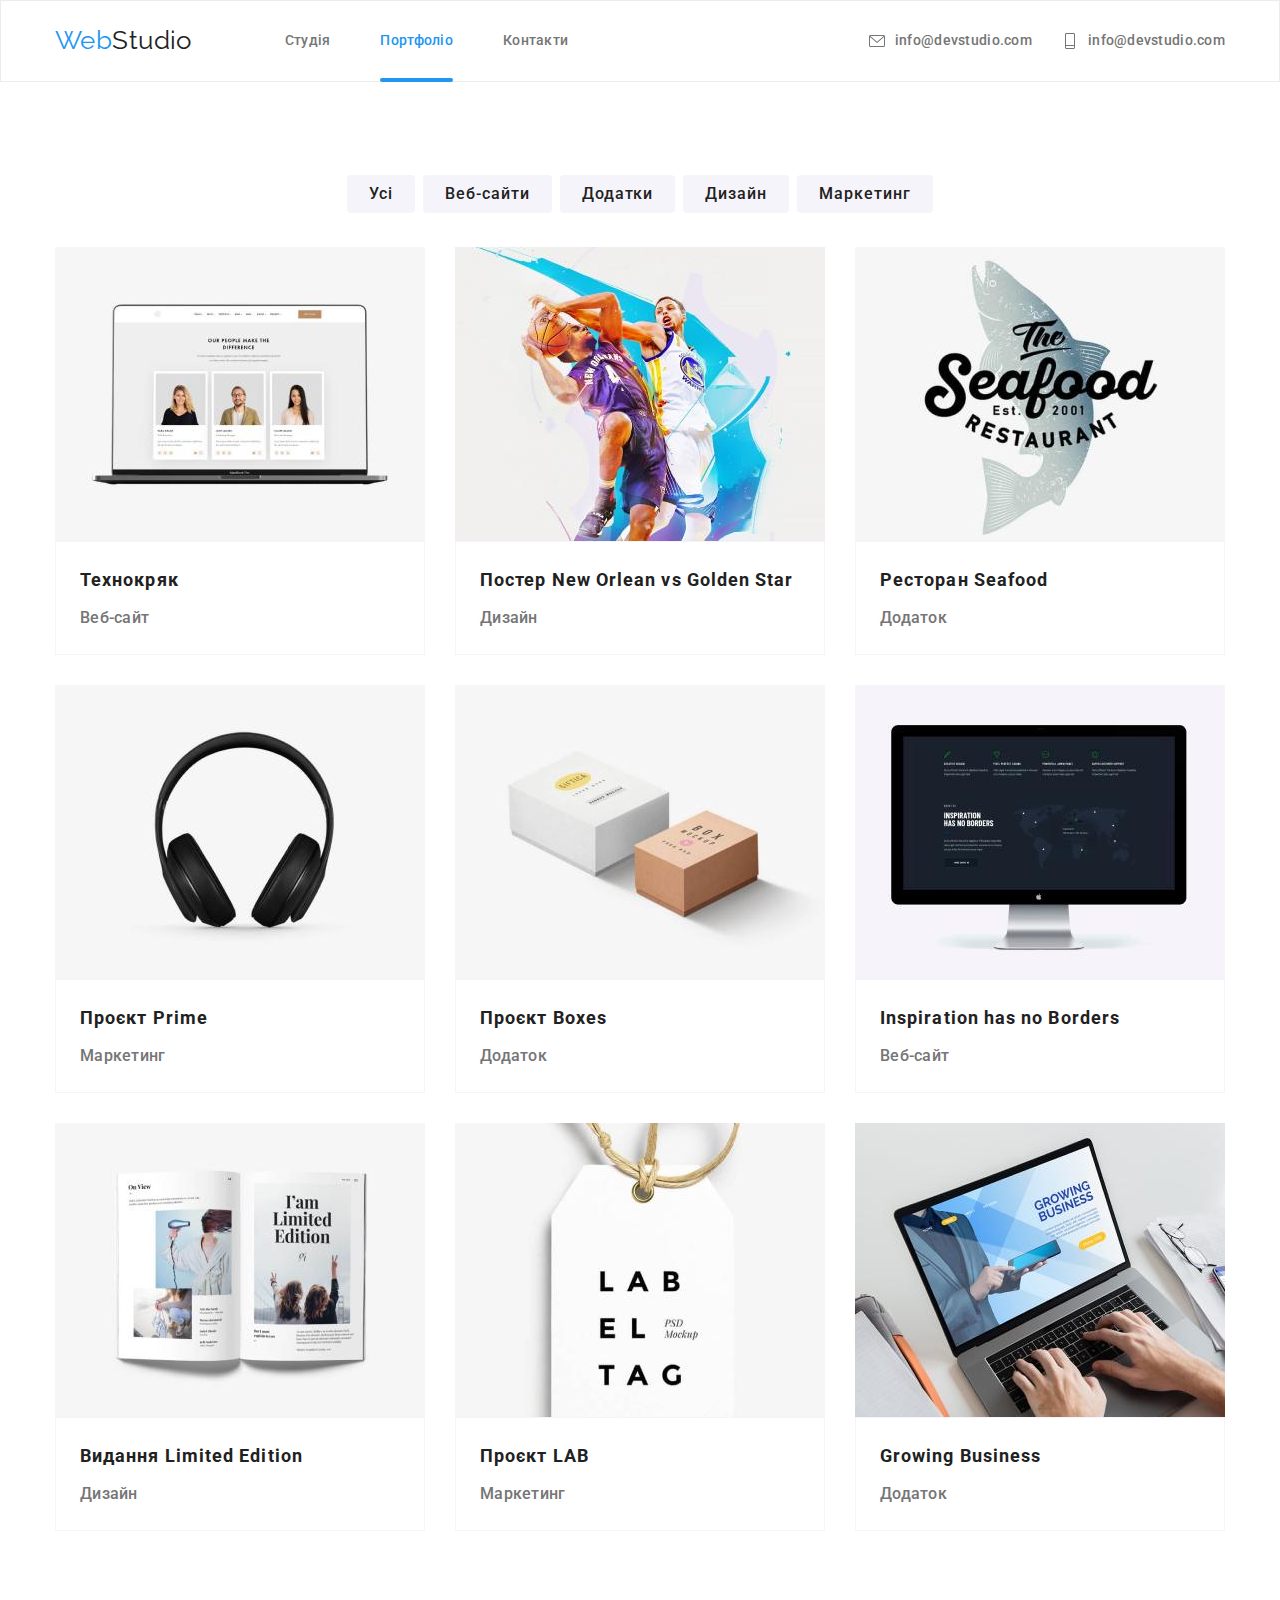
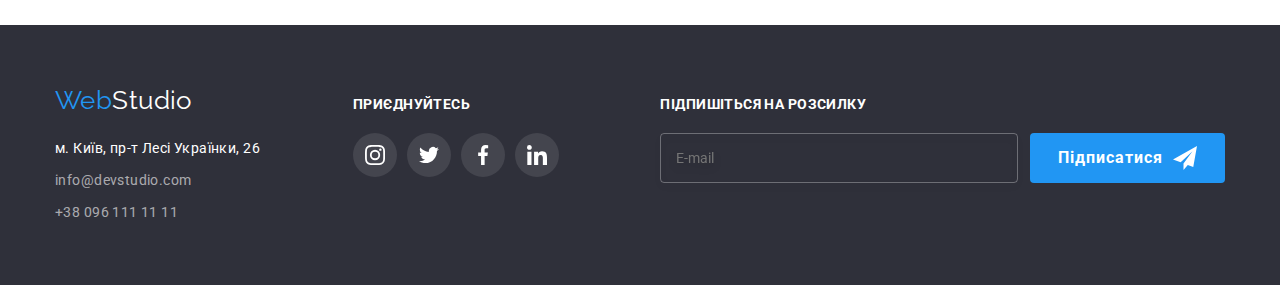
==== commit aed0ba5a: "foot" ====
--- a/portfolio.html
+++ b/portfolio.html
@@ -159,7 +159,7 @@
     <!--Низ-->
      <footer class="foot">
         <div class="container foot__container"> 
-           <div> <a class="logo logo--white" href="./index.html"><span class="logo-color">Web</span>Studio</a>
+           <div class="help"><div class="foot__contacts"> <a class="logo logo--white" href="./index.html"><span class="logo-color">Web</span>Studio</a>
             <address class="foot__address" >   
             <ul class="contacts">
                 <li class="contacts__item"><a href="https://goo.gl/maps/5gf1aQqiZzD6x3Li7" target="_blank" rel="noopener noreferrer" class="contacts__address">м. Київ, пр-т Лесі Українки, 26</a></li>
@@ -196,6 +196,7 @@
                             </svg>
                         </a></li>
                 </ul>
+            </div>
             </div>
             <div class="subscribe">
             <form class="subscribe__form">
@@ -211,6 +212,6 @@
             </form>
         </div>
         </div>
-    </footer> -->
+    </footer>
 </body>
 </html>--- a/css/main.min.css
+++ b/css/main.min.css
@@ -1 +1 @@
-:root{--main-color: #757575;--text-color: #212121;--link-color: #2196f3;--background-color: #fff;--alt-color: #f5f4fa;--H-weight: 700}*{box-sizing:border-box}body{font-family:roboto,sans-serif;color:var(--main-color);background-color:var(--background-color);letter-spacing:.03em;font-size:14px;line-height:1.71}h1,h2,h3,p,ul{margin-top:0;margin-bottom:0}img{display:block}ul{list-style:none;padding:0;margin:0}img{display:block;height:auto;width:100%}.logo{font-family:raleway,sans-serif;color:var(--text-color);font-size:26px;line-height:1.2;text-decoration:none}.logo-color{color:var(--link-color)}.logo--white{color:var(--background-color)}.button{border-radius:4px;border:none;color:var(--background-color);background-color:var(--link-color);cursor:pointer;font-weight:var(--H-weight);font-size:16px;line-height:1.88;align-items:center;letter-spacing:.06em;padding:10px 32px;transition:color 250ms cubic-bezier(0.4, 0, 0.2, 1),background-color 250ms cubic-bezier(0.4, 0, 0.2, 1),box-shadow 250ms cubic-bezier(0.4, 0, 0.2, 1)}.button:hover,.button:focus{color:var(--text-color);background-color:var(--alt-color);box-shadow:0px 4px 4px rgba(0,0,0,.15)}.link{color:var(--main-color);font-weight:500;letter-spacing:.02em;text-decoration:none;transition:color 250ms cubic-bezier(0.4, 0, 0.2, 1)}.link:hover,.link:focus{color:var(--link-color);fill:var(--link-color)}.container{padding-left:15px;padding-right:15px;margin-left:auto;margin-right:auto;width:100%}@media screen and (min-width: 480px){.container{width:480px}}@media screen and (min-width: 768px){.container{width:768px}}@media screen and (min-width: 1200px){.container{width:1200px}}.social{display:flex;gap:10px;flex-wrap:wrap;justify-content:center}.social__item{width:44px;height:44px}.social__item .social__link:hover .social__icon,.social__item .social__link:focus .social__icon{fill:var(--background-color)}.social__link{width:100%;height:100%;border-radius:50%;background:rgba(255,255,255,.1);display:flex;align-items:center;justify-content:center;transition:background-color 250ms cubic-bezier(0.4, 0, 0.2, 1)}.social__link:hover,.social__link:focus{background-color:var(--link-color)}.social__icon--grey{fill:#afb1b8;transition:fill 250ms cubic-bezier(0.4, 0, 0.2, 1)}.header{border:1px solid #ececec;padding-top:24px;padding-bottom:25px}.header__container{justify-content:space-between}.header__container,.header__nav{display:flex;align-items:center}.site-nav{display:flex;margin-left:93px}.site-nav__item:not(:last-child){margin-right:50px}.site-nav__link{line-height:1.14}.current{color:var(--link-color);fill:var(--link-color);position:relative}.current::after{content:"";position:absolute;border-bottom:4px solid var(--link-color);border-radius:2px;width:100%;bottom:-34px;left:0}.auth-nav{display:flex;gap:30px}.auth-nav__link{transition:fill 250ms cubic-bezier(0.4, 0, 0.2, 1);display:flex}.auth-nav__item{display:flex}.auth-nav__icon{margin-right:10px;fill:var(--main-color);width:100%;height:100%;transition:fill 250ms cubic-bezier(0.4, 0, 0.2, 1)}.auth-nav__link:hover .auth-nav__icon,.auth-nav__item .auth-nav__link:focus .auth-nav__icon{color:var(--link-color);fill:var(--link-color)}.hero{max-width:480px;margin-left:auto;margin-right:auto;background-image:linear-gradient(rgba(47, 48, 58, 0.4), rgba(47, 48, 58, 0.4)),url(../images/hero-bg.jpg);background-position:center;background-repeat:no-repeat;text-align:center;padding-top:118px;padding-bottom:118px}@media screen and (min-width: 768px){.hero{max-width:768px}}@media screen and (min-width: 1200px){.hero{padding-top:200px;padding-bottom:200px;max-width:1600px}}.hero__title{color:var(--background-color);font-weight:900;font-size:26px;line-height:1.62;letter-spacing:.06em;text-transform:uppercase;margin-bottom:30px}@media screen and (min-width: 1200px){.hero__title{font-size:44px;line-height:1.36}}.section{padding-top:60px;padding-bottom:60px}.section--padding{display:none}.section__title{color:var(--text-color);font-weight:var(--H-weight);font-size:36px;line-height:1.16;text-align:center;margin-bottom:50px}@media screen and (min-width: 1200px){.section{padding-top:94px;padding-bottom:94px}.section--padding{padding-top:0px;display:block}}.feature{display:flex;flex-wrap:wrap;gap:30px}.feature__item{width:100%}@media screen and (min-width: 768px){.feature__item{width:calc((100% - 30px)/2)}}@media screen and (min-width: 1200px){.feature__item{width:calc((100% - 90px)/4)}}.feature__wrap{width:100%;height:120px;margin-bottom:30px;background-color:var(--alt-color);display:flex;align-items:center;justify-content:center}.feature__title{color:var(--text-color);font-weight:var(--H-weight);text-transform:uppercase;line-height:1.14;margin-bottom:10px}.images-list{display:flex;gap:30px}.images-list__wrap{position:relative;justify-content:center;z-index:-1}.images-list__text{position:absolute;bottom:0;width:100%;padding:27px 0;background-color:rgba(47,48,58,.8);font-weight:var(--H-weight);line-height:1.14;text-align:center;text-transform:uppercase;color:var(--background-color)}.team-list{background-color:var(--alt-color);display:flex}.team{display:flex;flex-wrap:wrap;gap:30px;text-align:center}.team__item{background:var(--background-color);box-shadow:0px 1px 3px rgba(0,0,0,.12),0px 1px 1px rgba(0,0,0,.14),0px 2px 1px rgba(0,0,0,.2);border-radius:0px 0px 4px 4px;width:100%}@media screen and (min-width: 768px){.team__item{width:calc((100% - 30px)/2)}}@media screen and (min-width: 1200px){.team__item{width:calc((100% - 90px)/4)}}.team__title{color:var(--text-color);font-weight:500;font-size:16px;line-height:1.16;margin-bottom:10px}.team__text{font-size:16px;line-height:1.16;margin-bottom:16px}.team__overview{padding-top:30px;padding-bottom:30px}.clients{display:flex;flex-wrap:wrap;gap:30px}.clients__item{width:calc((100% - 30px)/2);height:92px}@media screen and (min-width: 768px){.clients__item{width:calc((100% - 60px)/3)}}@media screen and (min-width: 1200px){.clients__item{width:calc((100% - 150px)/6)}}.clients__icon{fill:#afb1b8;transition:fill 250ms cubic-bezier(0.4, 0, 0.2, 1)}.clients__link{width:100%;height:100%;border-radius:4px;border:1px solid #afb1b8;display:flex;align-items:center;justify-content:center;transition:fill 250ms cubic-bezier(0.4, 0, 0.2, 1),border 250ms cubic-bezier(0.4, 0, 0.2, 1)}.clients__link:hover,.clients__link:focus{border:1px solid var(--link-color)}.clients__link:hover .clients__icon,.clients__link:focus .clients__icon{fill:var(--link-color)}.foot{background-color:#2f303a;padding-top:60px;padding-bottom:60px}.foot__container{display:flex;gap:93px}.foot__wrap{padding-top:12px}.foot__address{margin-top:20px;white-space:nowrap}.contacts__item{display:flex;flex-direction:column;margin-bottom:8px}.contacts__item:last-child{margin-bottom:0}.contacts__link{color:rgba(255,255,255,.6);font-style:normal;font-size:14px;line-height:1.71;letter-spacing:.03em;font-weight:400}.contacts__address{color:var(--background-color);font-style:normal;text-decoration:none;transition:color 250ms cubic-bezier(0.4, 0, 0.2, 1);font-size:14px;line-height:1.71;letter-spacing:.03em;font-weight:400}.contacts__address:hover,.contacts__address:focus{color:var(--link-color)}.subscribe{padding-top:12px}.subscribe__input{width:358px;border:1px solid rgba(255,255,255,.3);filter:drop-shadow(0px 4px 4px rgba(0, 0, 0, 0.15));border-radius:4px;padding:15px;background-color:rgba(0,0,0,0);color:var(--alt-color)}.subscribe__icon{margin-left:10px;height:100%;width:100%;fill:var(--background-color);transition:fill 250ms cubic-bezier(0.4, 0, 0.2, 1)}.subscribe__row{display:flex;gap:12px}.subscribe__row .subscribe__button:hover .subscribe__icon,.subscribe__row .subscribe__button:hover .subscribe__icon{fill:var(--text-color)}.subscribe__button{display:flex;padding:10px 28px}.subscribe__button:hover,.subscribe__button:focus{color:var(--text-color);background-color:var(--alt-color);box-shadow:0px 4px 4px rgba(0,0,0,.15)}.foot__title,.subscribe__title{font-weight:var(--H-weight);line-height:1.14;text-transform:uppercase;font-style:normal;color:var(--background-color);margin-bottom:20px}.backdrop{position:fixed;top:0;width:100%;height:100%;background:rgba(0,0,0,.2);transition:opacity 250ms linear,visibility 250ms}.backdrop.is-hidden .modal{transform:translate(-50%, -50%) scale(0) rotate(180deg);border-radius:50%}.is-hidden{opacity:0;visibility:hidden;pointer-events:none}.modal{position:absolute;width:528px;background-color:var(--background-color);top:50%;left:50%;transform:translate(-50%, -50%) scale(1) rotate(0);transition:transform 250ms linear,border-radius 250ms linear;box-shadow:0px 1px 3px rgba(0,0,0,.12),0px 1px 1px rgba(0,0,0,.14),0px 2px 1px rgba(0,0,0,.2);border-radius:4px;padding:40px}.modal .close:hover .close__icon,.modal .close:focus .close__icon{fill:var(--link-color)}.modal__wrap{position:relative}.modal__icon{position:absolute;top:50%;left:12px;transform:translateY(-50%);cursor:pointer}.modal__field{margin-bottom:10px}.modal__title{font-weight:var(--H-weight);font-size:20px;line-height:1.15;text-align:center;color:var(--text-color);margin-bottom:12px}.modal__button{padding:10px 52px;display:flex;margin-left:auto;margin-right:auto}.modal__input{width:100%;height:40px;border:1px solid rgba(33,33,33,.2);background:var(--background-color);border-radius:4px;padding:12px 42px;cursor:pointer}.modal__input:focus{outline-color:var(--link-color)}.modal__input:focus+.modal__icon{fill:var(--link-color)}.modal__text{width:100%;height:120px;border:1px solid rgba(33,33,33,.2);border-radius:4px;background-color:rgba(0,0,0,0);font-size:12px;line-height:1.16;letter-spacing:.01em;resize:none;padding:10px}.modal__text::placeholder{color:rgba(117,117,117,.5)}.check{margin-top:-10px;margin-bottom:30px;display:flex;align-items:center;justify-content:center}.check__item{display:flex;align-items:center;justify-content:center;border:2px solid var(--text-color);width:16px;height:15px;border-radius:2px;margin-right:5px;fill:rgba(0,0,0,0)}.checkbox:checked+.check>.check__item{background-color:var(--link-color);border-color:rgba(0,0,0,0);fill:var(--background-color)}.checkbox:focus+.check>.check__item{border-color:var(--link-color)}.check__terms{color:var(--link-color);text-decoration:none;position:relative}.check__terms::after{content:"";position:absolute;border-bottom:1px solid var(--link-color);border-radius:2px;width:100%;bottom:6px;left:0}.close{position:absolute;top:8px;right:8px;border:1px solid rgba(0,0,0,.1);border-radius:50%;width:30px;height:30px;padding:5px;background-color:var(--background-color);cursor:pointer;transition:background-color 250ms cubic-bezier(0.4, 0, 0.2, 1)}.close__icon{transition:fill 250ms cubic-bezier(0.4, 0, 0.2, 1)}.filter{display:flex;flex-wrap:wrap;justify-content:center;margin-bottom:34px;gap:16px 8px}.filter__button{width:100%;color:var(--text-color);background-color:var(--alt-color);font-weight:500;line-height:1.62;display:flex;padding:6px 22px}.filter__button:hover,.filter__button:focus{color:var(--background-color);background-color:var(--link-color);box-shadow:0px 3px 1px rgba(0,0,0,.1),0px 1px 2px rgba(0,0,0,.08),0px 2px 2px rgba(0,0,0,.12)}.portfolio{display:flex;flex-wrap:wrap;gap:30px}.portfolio__project{border:1px solid var(--alt-color);padding:20px 24px}.portfolio__title{color:var(--text-color);font-weight:var(--H-weight);font-size:18px;line-height:2;letter-spacing:.06em;margin-bottom:4px}.portfolio__text{font-size:16px;line-height:2;color:var(--main-color)}.portfolio__wrap{position:relative;overflow:hidden}.portfolio__description{height:100%;position:absolute;font-size:18px;line-height:1.56;letter-spacing:.03em;bottom:0;color:var(--background-color);background-color:rgba(33,150,243,.9);padding:77px 77px;transform:translateY(100%);transition:transform 250ms cubic-bezier(0.4, 0, 0.2, 1)}@media screen and (min-width: 768px){.portfolio__description{padding:49px 24px 77px 24px}}@media screen and (min-width: 1200px){.portfolio__description{padding:63px 24px}}.portfolio__item{width:100%;position:relative}@media screen and (min-width: 768px){.portfolio__item{width:calc((100% - 30px)/2)}}@media screen and (min-width: 1200px){.portfolio__item{width:calc((100% - 60px)/3)}}.portfolio__item .portfolio__link:hover .portfolio__description,.portfolio__item .portfolio__link:focus .portfolio__description{transform:translateY(0%)}.portfolio__link{transition:box-shadow 250ms cubic-bezier(0.4, 0, 0.2, 1)}.portfolio__link:hover,.portfolio__link:focus{box-shadow:0px 1px 1px rgba(0,0,0,.12),0px 4px 4px rgba(0,0,0,.06),1px 4px 6px rgba(0,0,0,.16);display:block}.visually-hidden{width:1px;height:1px;margin:-1px;border:0;padding:0;white-space:nowrap;clip-path:inset(100%);clip:rect(0 0 0 0);overflow:hidden}/*# sourceMappingURL=main.min.css.map */+:root{--main-color: #757575;--text-color: #212121;--link-color: #2196f3;--background-color: #fff;--alt-color: #f5f4fa;--H-weight: 700}*{box-sizing:border-box}body{font-family:roboto,sans-serif;color:var(--main-color);background-color:var(--background-color);letter-spacing:.03em;font-size:14px;line-height:1.71}h1,h2,h3,p,ul{margin-top:0;margin-bottom:0}img{display:block}ul{list-style:none;padding:0;margin:0}img{display:block;height:auto;width:100%}.logo{font-family:raleway,sans-serif;color:var(--text-color);font-size:26px;line-height:1.2;text-decoration:none}.logo-color{color:var(--link-color)}.logo--white{color:var(--background-color)}.button{border-radius:4px;border:none;color:var(--background-color);background-color:var(--link-color);cursor:pointer;font-weight:var(--H-weight);font-size:16px;line-height:1.88;align-items:center;letter-spacing:.06em;padding:10px 32px;transition:color 250ms cubic-bezier(0.4, 0, 0.2, 1),background-color 250ms cubic-bezier(0.4, 0, 0.2, 1),box-shadow 250ms cubic-bezier(0.4, 0, 0.2, 1)}.button:hover,.button:focus{color:var(--text-color);background-color:var(--alt-color);box-shadow:0px 4px 4px rgba(0,0,0,.15)}.link{color:var(--main-color);font-weight:500;letter-spacing:.02em;text-decoration:none;transition:color 250ms cubic-bezier(0.4, 0, 0.2, 1)}.link:hover,.link:focus{color:var(--link-color);fill:var(--link-color)}.container{padding-left:15px;padding-right:15px;margin-left:auto;margin-right:auto;width:100%}@media screen and (min-width: 480px){.container{width:480px}}@media screen and (min-width: 768px){.container{width:768px}}@media screen and (min-width: 1200px){.container{width:1200px}}.social{display:flex;gap:10px;flex-wrap:wrap;justify-content:center}.social__item{width:44px;height:44px}.social__item .social__link:hover .social__icon,.social__item .social__link:focus .social__icon{fill:var(--background-color)}.social__link{width:100%;height:100%;border-radius:50%;background:rgba(255,255,255,.1);display:flex;align-items:center;justify-content:center;transition:background-color 250ms cubic-bezier(0.4, 0, 0.2, 1)}.social__link:hover,.social__link:focus{background-color:var(--link-color)}.social__icon--grey{fill:#afb1b8;transition:fill 250ms cubic-bezier(0.4, 0, 0.2, 1)}.header{border:1px solid #ececec;padding-top:24px;padding-bottom:25px}.header__container{justify-content:space-between}.header__container,.header__nav{display:flex;align-items:center}.site-nav{display:flex;margin-left:93px}.site-nav__item:not(:last-child){margin-right:50px}.site-nav__link{line-height:1.14}.current{color:var(--link-color);fill:var(--link-color);position:relative}.current::after{content:"";position:absolute;border-bottom:4px solid var(--link-color);border-radius:2px;width:100%;bottom:-34px;left:0}.auth-nav{display:flex;gap:30px}.auth-nav__link{transition:fill 250ms cubic-bezier(0.4, 0, 0.2, 1);display:flex}.auth-nav__item{display:flex}.auth-nav__icon{margin-right:10px;fill:var(--main-color);width:100%;height:100%;transition:fill 250ms cubic-bezier(0.4, 0, 0.2, 1)}.auth-nav__link:hover .auth-nav__icon,.auth-nav__item .auth-nav__link:focus .auth-nav__icon{color:var(--link-color);fill:var(--link-color)}.hero{max-width:480px;margin-left:auto;margin-right:auto;background-image:linear-gradient(rgba(47, 48, 58, 0.4), rgba(47, 48, 58, 0.4)),url(../images/hero-bg.jpg);background-position:center;background-repeat:no-repeat;text-align:center;padding-top:118px;padding-bottom:118px}@media screen and (min-width: 768px){.hero{max-width:768px}}@media screen and (min-width: 1200px){.hero{padding-top:200px;padding-bottom:200px;max-width:1600px}}.hero__title{color:var(--background-color);font-weight:900;font-size:26px;line-height:1.62;letter-spacing:.06em;text-transform:uppercase;margin-bottom:30px}@media screen and (min-width: 1200px){.hero__title{font-size:44px;line-height:1.36}}.section{padding-top:60px;padding-bottom:60px}.section--padding{display:none}.section__title{color:var(--text-color);font-weight:var(--H-weight);font-size:36px;line-height:1.16;text-align:center;margin-bottom:50px}@media screen and (min-width: 1200px){.section{padding-top:94px;padding-bottom:94px}.section--padding{padding-top:0px;display:block}}.feature{display:flex;flex-wrap:wrap;gap:30px}.feature__item{width:100%}@media screen and (min-width: 768px){.feature__item{width:calc((100% - 30px)/2)}}@media screen and (min-width: 1200px){.feature__item{width:calc((100% - 90px)/4)}}.feature__wrap{width:100%;height:120px;margin-bottom:30px;background-color:var(--alt-color);display:flex;align-items:center;justify-content:center}.feature__title{color:var(--text-color);font-weight:var(--H-weight);text-transform:uppercase;line-height:1.14;margin-bottom:10px}.images-list{display:flex;gap:30px}.images-list__wrap{position:relative;justify-content:center;z-index:-1}.images-list__text{position:absolute;bottom:0;width:100%;padding:27px 0;background-color:rgba(47,48,58,.8);font-weight:var(--H-weight);line-height:1.14;text-align:center;text-transform:uppercase;color:var(--background-color)}.team-list{background-color:var(--alt-color);display:flex}.team{display:flex;flex-wrap:wrap;gap:30px;text-align:center}.team__item{background:var(--background-color);box-shadow:0px 1px 3px rgba(0,0,0,.12),0px 1px 1px rgba(0,0,0,.14),0px 2px 1px rgba(0,0,0,.2);border-radius:0px 0px 4px 4px;width:100%}@media screen and (min-width: 768px){.team__item{width:calc((100% - 30px)/2)}}@media screen and (min-width: 1200px){.team__item{width:calc((100% - 90px)/4)}}.team__title{color:var(--text-color);font-weight:500;font-size:16px;line-height:1.16;margin-bottom:10px}.team__text{font-size:16px;line-height:1.16;margin-bottom:16px}.team__overview{padding-top:30px;padding-bottom:30px}.clients{display:flex;flex-wrap:wrap;gap:30px}.clients__item{width:calc((100% - 30px)/2);height:92px}@media screen and (min-width: 768px){.clients__item{width:calc((100% - 60px)/3)}}@media screen and (min-width: 1200px){.clients__item{width:calc((100% - 150px)/6)}}.clients__icon{fill:#afb1b8;transition:fill 250ms cubic-bezier(0.4, 0, 0.2, 1)}.clients__link{width:100%;height:100%;border-radius:4px;border:1px solid #afb1b8;display:flex;align-items:center;justify-content:center;transition:fill 250ms cubic-bezier(0.4, 0, 0.2, 1),border 250ms cubic-bezier(0.4, 0, 0.2, 1)}.clients__link:hover,.clients__link:focus{border:1px solid var(--link-color)}.clients__link:hover .clients__icon,.clients__link:focus .clients__icon{fill:var(--link-color)}.foot{background-color:#2f303a;padding-top:60px;padding-bottom:60px}.foot__container{align-items:baseline;gap:93px;text-align:center}@media screen and (min-width: 1200px){.foot__container{display:flex;text-align:left;justify-content:space-between}}.foot .foot__contacts{margin-bottom:60px}@media screen and (min-width: 1200px){.foot .foot__contacts{margin-bottom:0px}}.foot__wrap{margin-bottom:60px}@media screen and (min-width: 1200px){.foot__wrap{margin-bottom:0px}}.foot__address{margin-top:20px}.contacts__item{margin-bottom:8px}.contacts__item:last-child{margin-bottom:0}.contacts__link{color:rgba(255,255,255,.6);font-style:normal;font-size:14px;line-height:1.71;letter-spacing:.03em;font-weight:400}.contacts__address{color:var(--background-color);font-style:normal;text-decoration:none;transition:color 250ms cubic-bezier(0.4, 0, 0.2, 1);font-size:14px;line-height:1.71;letter-spacing:.03em;font-weight:400}.contacts__address:hover,.contacts__address:focus{color:var(--link-color)}.subscribe__input{width:450px;height:50px;margin-bottom:20px;border:1px solid rgba(255,255,255,.3);filter:drop-shadow(0px 4px 4px rgba(0, 0, 0, 0.15));border-radius:4px;padding:15px;background-color:rgba(0,0,0,0);color:var(--alt-color)}@media screen and (min-width: 1200px){.subscribe__input{width:358px;margin:0px}}.subscribe__icon{margin-left:10px;height:100%;width:100%;fill:var(--background-color);transition:fill 250ms cubic-bezier(0.4, 0, 0.2, 1)}.subscribe__row{align-items:center;gap:12px}@media screen and (min-width: 1200px){.subscribe__row{display:flex;flex-wrap:wrap}}.subscribe__row .subscribe__button:hover .subscribe__icon,.subscribe__row .subscribe__button:hover .subscribe__icon{fill:var(--text-color)}.subscribe__button{display:flex;padding:10px 28px;margin-left:auto;margin-right:auto}.subscribe__button:hover,.subscribe__button:focus{color:var(--text-color);background-color:var(--alt-color);box-shadow:0px 4px 4px rgba(0,0,0,.15)}.foot__title,.subscribe__title{font-weight:var(--H-weight);line-height:1.14;text-transform:uppercase;font-style:normal;color:var(--background-color);margin-bottom:20px}.help{display:flex;flex-direction:column}@media screen and (min-width: 768px){.help{flex-direction:row;justify-content:space-between}}@media screen and (min-width: 1200px){.help{flex-direction:row;justify-content:flex-start;align-items:baseline;gap:93px}}.backdrop{position:fixed;top:0;width:100%;height:100%;background:rgba(0,0,0,.2);transition:opacity 250ms linear,visibility 250ms}.backdrop.is-hidden .modal{transform:translate(-50%, -50%) scale(0) rotate(180deg);border-radius:50%}.is-hidden{opacity:0;visibility:hidden;pointer-events:none}.modal{position:absolute;width:528px;background-color:var(--background-color);top:50%;left:50%;transform:translate(-50%, -50%) scale(1) rotate(0);transition:transform 250ms linear,border-radius 250ms linear;box-shadow:0px 1px 3px rgba(0,0,0,.12),0px 1px 1px rgba(0,0,0,.14),0px 2px 1px rgba(0,0,0,.2);border-radius:4px;padding:40px}.modal .close:hover .close__icon,.modal .close:focus .close__icon{fill:var(--link-color)}.modal__wrap{position:relative}.modal__icon{position:absolute;top:50%;left:12px;transform:translateY(-50%);cursor:pointer}.modal__field{margin-bottom:10px}.modal__title{font-weight:var(--H-weight);font-size:20px;line-height:1.15;text-align:center;color:var(--text-color);margin-bottom:12px}.modal__button{padding:10px 52px;display:flex;margin-left:auto;margin-right:auto}.modal__input{width:100%;height:40px;border:1px solid rgba(33,33,33,.2);background:var(--background-color);border-radius:4px;padding:12px 42px;cursor:pointer}.modal__input:focus{outline-color:var(--link-color)}.modal__input:focus+.modal__icon{fill:var(--link-color)}.modal__text{width:100%;height:120px;border:1px solid rgba(33,33,33,.2);border-radius:4px;background-color:rgba(0,0,0,0);font-size:12px;line-height:1.16;letter-spacing:.01em;resize:none;padding:10px}.modal__text::placeholder{color:rgba(117,117,117,.5)}.check{margin-top:-10px;margin-bottom:30px;display:flex;align-items:center;justify-content:center}.check__item{display:flex;align-items:center;justify-content:center;border:2px solid var(--text-color);width:16px;height:15px;border-radius:2px;margin-right:5px;fill:rgba(0,0,0,0)}.checkbox:checked+.check>.check__item{background-color:var(--link-color);border-color:rgba(0,0,0,0);fill:var(--background-color)}.checkbox:focus+.check>.check__item{border-color:var(--link-color)}.check__terms{color:var(--link-color);text-decoration:none;position:relative}.check__terms::after{content:"";position:absolute;border-bottom:1px solid var(--link-color);border-radius:2px;width:100%;bottom:6px;left:0}.close{position:absolute;top:8px;right:8px;border:1px solid rgba(0,0,0,.1);border-radius:50%;width:30px;height:30px;padding:5px;background-color:var(--background-color);cursor:pointer;transition:background-color 250ms cubic-bezier(0.4, 0, 0.2, 1)}.close__icon{transition:fill 250ms cubic-bezier(0.4, 0, 0.2, 1)}.filter{display:flex;flex-wrap:wrap;justify-content:center;margin-bottom:34px;gap:16px 8px}.filter__button{width:100%;color:var(--text-color);background-color:var(--alt-color);font-weight:500;line-height:1.62;display:flex;padding:6px 22px}.filter__button:hover,.filter__button:focus{color:var(--background-color);background-color:var(--link-color);box-shadow:0px 3px 1px rgba(0,0,0,.1),0px 1px 2px rgba(0,0,0,.08),0px 2px 2px rgba(0,0,0,.12)}.portfolio{display:flex;flex-wrap:wrap;gap:30px}.portfolio__project{border:1px solid var(--alt-color);padding:20px 24px}.portfolio__title{color:var(--text-color);font-weight:var(--H-weight);font-size:18px;line-height:2;letter-spacing:.06em;margin-bottom:4px}.portfolio__text{font-size:16px;line-height:2;color:var(--main-color)}.portfolio__wrap{position:relative;overflow:hidden}.portfolio__description{height:100%;position:absolute;font-size:18px;line-height:1.56;letter-spacing:.03em;bottom:0;color:var(--background-color);background-color:rgba(33,150,243,.9);padding:77px 77px;transform:translateY(100%);transition:transform 250ms cubic-bezier(0.4, 0, 0.2, 1)}@media screen and (min-width: 768px){.portfolio__description{padding:49px 24px 77px 24px}}@media screen and (min-width: 1200px){.portfolio__description{padding:63px 24px}}.portfolio__item{width:100%;position:relative}@media screen and (min-width: 768px){.portfolio__item{width:calc((100% - 30px)/2)}}@media screen and (min-width: 1200px){.portfolio__item{width:calc((100% - 60px)/3)}}.portfolio__item .portfolio__link:hover .portfolio__description,.portfolio__item .portfolio__link:focus .portfolio__description{transform:translateY(0%)}.portfolio__link{transition:box-shadow 250ms cubic-bezier(0.4, 0, 0.2, 1)}.portfolio__link:hover,.portfolio__link:focus{box-shadow:0px 1px 1px rgba(0,0,0,.12),0px 4px 4px rgba(0,0,0,.06),1px 4px 6px rgba(0,0,0,.16);display:block}.visually-hidden{width:1px;height:1px;margin:-1px;border:0;padding:0;white-space:nowrap;clip-path:inset(100%);clip:rect(0 0 0 0);overflow:hidden}/*# sourceMappingURL=main.min.css.map */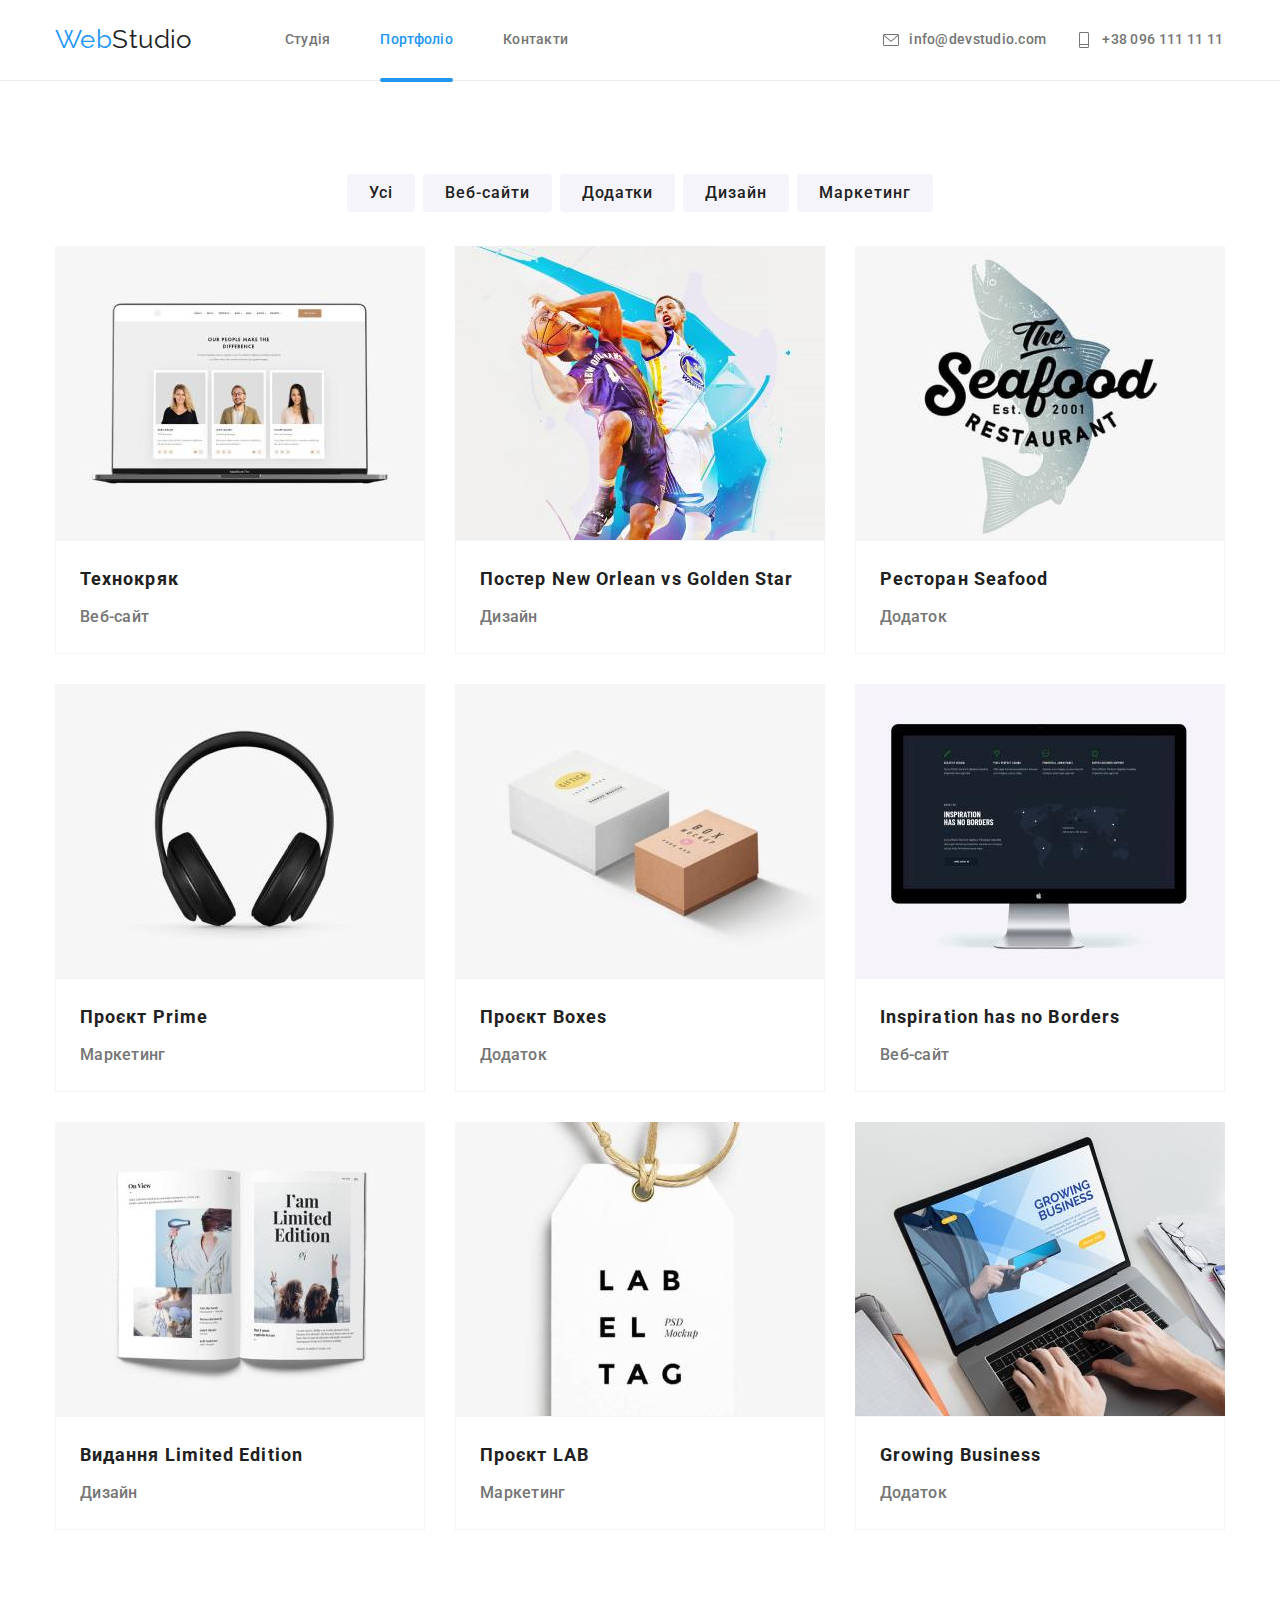
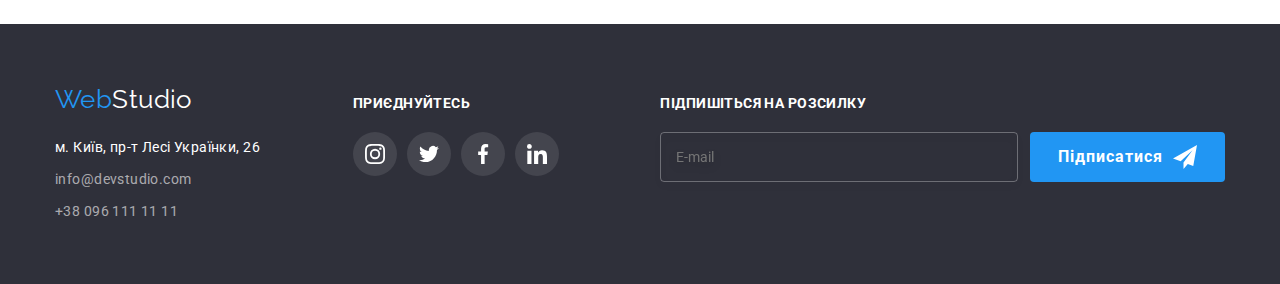
==== commit 094f65c2: "header" ====
--- a/portfolio.html
+++ b/portfolio.html
@@ -14,17 +14,18 @@
 </head>
 <body>
     <!--Шапка-->
-        <header class="header">
+     <header class="header">
         <div class="container header__container"> 
+            <a class="logo" href="./index.html"><span class="logo-color">Web</span>Studio</a>
             <nav class="header__nav">
-            <a class="logo" href="./index.html"><span class="logo-color">Web</span>Studio</a>
-            <ul class="site-nav list">
+            
+            <ul class="site-nav">
                 <li class="site-nav__item"><a href="./index.html" class="site-nav__link link">Студія</a></li>
                 <li class="site-nav__item"><a href="./portfolio.html" class="site-nav__link link current">Портфоліо</a></li>
                 <li class="site-nav__item"><a href="" class="site-nav__link link">Контакти</a></li>
             </ul>
             </nav>
-            <ul class="auth-nav list">
+            <ul class="auth-nav">
                 <li class="auth-nav__item">
                     <a class="auth-nav__link link" href="mailto:info@devstudio.com"><svg class="auth-nav__icon"     width="16" height="12">
                             <use href="./images/symbol-defs.svg#icon-envelope"></use>
@@ -32,7 +33,7 @@
                         <li class="auth-nav__item">
                     <a class="auth-nav__link link" href="tel:+380961111111"><svg class="auth-nav__icon"     width="16" height="12">
                             <use href="./images/symbol-defs.svg#icon-phone"></use>
-                        </svg>info@devstudio.com</a></li>
+                        </svg>+38 096 111 11 11</a></li>
             </ul>
         </div>
     </header>
--- a/css/main.min.css
+++ b/css/main.min.css
@@ -1 +1 @@
-:root{--main-color: #757575;--text-color: #212121;--link-color: #2196f3;--background-color: #fff;--alt-color: #f5f4fa;--H-weight: 700}*{box-sizing:border-box}body{font-family:roboto,sans-serif;color:var(--main-color);background-color:var(--background-color);letter-spacing:.03em;font-size:14px;line-height:1.71}h1,h2,h3,p,ul{margin-top:0;margin-bottom:0}img{display:block}ul{list-style:none;padding:0;margin:0}img{display:block;height:auto;width:100%}.logo{font-family:raleway,sans-serif;color:var(--text-color);font-size:26px;line-height:1.2;text-decoration:none}.logo-color{color:var(--link-color)}.logo--white{color:var(--background-color)}.button{border-radius:4px;border:none;color:var(--background-color);background-color:var(--link-color);cursor:pointer;font-weight:var(--H-weight);font-size:16px;line-height:1.88;align-items:center;letter-spacing:.06em;padding:10px 32px;transition:color 250ms cubic-bezier(0.4, 0, 0.2, 1),background-color 250ms cubic-bezier(0.4, 0, 0.2, 1),box-shadow 250ms cubic-bezier(0.4, 0, 0.2, 1)}.button:hover,.button:focus{color:var(--text-color);background-color:var(--alt-color);box-shadow:0px 4px 4px rgba(0,0,0,.15)}.link{color:var(--main-color);font-weight:500;letter-spacing:.02em;text-decoration:none;transition:color 250ms cubic-bezier(0.4, 0, 0.2, 1)}.link:hover,.link:focus{color:var(--link-color);fill:var(--link-color)}.container{padding-left:15px;padding-right:15px;margin-left:auto;margin-right:auto;width:100%}@media screen and (min-width: 480px){.container{width:480px}}@media screen and (min-width: 768px){.container{width:768px}}@media screen and (min-width: 1200px){.container{width:1200px}}.social{display:flex;gap:10px;flex-wrap:wrap;justify-content:center}.social__item{width:44px;height:44px}.social__item .social__link:hover .social__icon,.social__item .social__link:focus .social__icon{fill:var(--background-color)}.social__link{width:100%;height:100%;border-radius:50%;background:rgba(255,255,255,.1);display:flex;align-items:center;justify-content:center;transition:background-color 250ms cubic-bezier(0.4, 0, 0.2, 1)}.social__link:hover,.social__link:focus{background-color:var(--link-color)}.social__icon--grey{fill:#afb1b8;transition:fill 250ms cubic-bezier(0.4, 0, 0.2, 1)}.header{border:1px solid #ececec;padding-top:24px;padding-bottom:25px}.header__container{justify-content:space-between}.header__container,.header__nav{display:flex;align-items:center}.site-nav{display:flex;margin-left:93px}.site-nav__item:not(:last-child){margin-right:50px}.site-nav__link{line-height:1.14}.current{color:var(--link-color);fill:var(--link-color);position:relative}.current::after{content:"";position:absolute;border-bottom:4px solid var(--link-color);border-radius:2px;width:100%;bottom:-34px;left:0}.auth-nav{display:flex;gap:30px}.auth-nav__link{transition:fill 250ms cubic-bezier(0.4, 0, 0.2, 1);display:flex}.auth-nav__item{display:flex}.auth-nav__icon{margin-right:10px;fill:var(--main-color);width:100%;height:100%;transition:fill 250ms cubic-bezier(0.4, 0, 0.2, 1)}.auth-nav__link:hover .auth-nav__icon,.auth-nav__item .auth-nav__link:focus .auth-nav__icon{color:var(--link-color);fill:var(--link-color)}.hero{max-width:480px;margin-left:auto;margin-right:auto;background-image:linear-gradient(rgba(47, 48, 58, 0.4), rgba(47, 48, 58, 0.4)),url(../images/hero-bg.jpg);background-position:center;background-repeat:no-repeat;text-align:center;padding-top:118px;padding-bottom:118px}@media screen and (min-width: 768px){.hero{max-width:768px}}@media screen and (min-width: 1200px){.hero{padding-top:200px;padding-bottom:200px;max-width:1600px}}.hero__title{color:var(--background-color);font-weight:900;font-size:26px;line-height:1.62;letter-spacing:.06em;text-transform:uppercase;margin-bottom:30px}@media screen and (min-width: 1200px){.hero__title{font-size:44px;line-height:1.36}}.section{padding-top:60px;padding-bottom:60px}.section--padding{display:none}.section__title{color:var(--text-color);font-weight:var(--H-weight);font-size:36px;line-height:1.16;text-align:center;margin-bottom:50px}@media screen and (min-width: 1200px){.section{padding-top:94px;padding-bottom:94px}.section--padding{padding-top:0px;display:block}}.feature{display:flex;flex-wrap:wrap;gap:30px}.feature__item{width:100%}@media screen and (min-width: 768px){.feature__item{width:calc((100% - 30px)/2)}}@media screen and (min-width: 1200px){.feature__item{width:calc((100% - 90px)/4)}}.feature__wrap{width:100%;height:120px;margin-bottom:30px;background-color:var(--alt-color);display:flex;align-items:center;justify-content:center}.feature__title{color:var(--text-color);font-weight:var(--H-weight);text-transform:uppercase;line-height:1.14;margin-bottom:10px}.images-list{display:flex;gap:30px}.images-list__wrap{position:relative;justify-content:center;z-index:-1}.images-list__text{position:absolute;bottom:0;width:100%;padding:27px 0;background-color:rgba(47,48,58,.8);font-weight:var(--H-weight);line-height:1.14;text-align:center;text-transform:uppercase;color:var(--background-color)}.team-list{background-color:var(--alt-color);display:flex}.team{display:flex;flex-wrap:wrap;gap:30px;text-align:center}.team__item{background:var(--background-color);box-shadow:0px 1px 3px rgba(0,0,0,.12),0px 1px 1px rgba(0,0,0,.14),0px 2px 1px rgba(0,0,0,.2);border-radius:0px 0px 4px 4px;width:100%}@media screen and (min-width: 768px){.team__item{width:calc((100% - 30px)/2)}}@media screen and (min-width: 1200px){.team__item{width:calc((100% - 90px)/4)}}.team__title{color:var(--text-color);font-weight:500;font-size:16px;line-height:1.16;margin-bottom:10px}.team__text{font-size:16px;line-height:1.16;margin-bottom:16px}.team__overview{padding-top:30px;padding-bottom:30px}.clients{display:flex;flex-wrap:wrap;gap:30px}.clients__item{width:calc((100% - 30px)/2);height:92px}@media screen and (min-width: 768px){.clients__item{width:calc((100% - 60px)/3)}}@media screen and (min-width: 1200px){.clients__item{width:calc((100% - 150px)/6)}}.clients__icon{fill:#afb1b8;transition:fill 250ms cubic-bezier(0.4, 0, 0.2, 1)}.clients__link{width:100%;height:100%;border-radius:4px;border:1px solid #afb1b8;display:flex;align-items:center;justify-content:center;transition:fill 250ms cubic-bezier(0.4, 0, 0.2, 1),border 250ms cubic-bezier(0.4, 0, 0.2, 1)}.clients__link:hover,.clients__link:focus{border:1px solid var(--link-color)}.clients__link:hover .clients__icon,.clients__link:focus .clients__icon{fill:var(--link-color)}.foot{background-color:#2f303a;padding-top:60px;padding-bottom:60px}.foot__container{align-items:baseline;gap:93px;text-align:center}@media screen and (min-width: 1200px){.foot__container{display:flex;text-align:left;justify-content:space-between}}.foot .foot__contacts{margin-bottom:60px}@media screen and (min-width: 1200px){.foot .foot__contacts{margin-bottom:0px}}.foot__wrap{margin-bottom:60px}@media screen and (min-width: 1200px){.foot__wrap{margin-bottom:0px}}.foot__address{margin-top:20px}.contacts__item{margin-bottom:8px}.contacts__item:last-child{margin-bottom:0}.contacts__link{color:rgba(255,255,255,.6);font-style:normal;font-size:14px;line-height:1.71;letter-spacing:.03em;font-weight:400}.contacts__address{color:var(--background-color);font-style:normal;text-decoration:none;transition:color 250ms cubic-bezier(0.4, 0, 0.2, 1);font-size:14px;line-height:1.71;letter-spacing:.03em;font-weight:400}.contacts__address:hover,.contacts__address:focus{color:var(--link-color)}.subscribe__input{width:450px;height:50px;margin-bottom:20px;border:1px solid rgba(255,255,255,.3);filter:drop-shadow(0px 4px 4px rgba(0, 0, 0, 0.15));border-radius:4px;padding:15px;background-color:rgba(0,0,0,0);color:var(--alt-color)}@media screen and (min-width: 1200px){.subscribe__input{width:358px;margin:0px}}.subscribe__icon{margin-left:10px;height:100%;width:100%;fill:var(--background-color);transition:fill 250ms cubic-bezier(0.4, 0, 0.2, 1)}.subscribe__row{align-items:center;gap:12px}@media screen and (min-width: 1200px){.subscribe__row{display:flex;flex-wrap:wrap}}.subscribe__row .subscribe__button:hover .subscribe__icon,.subscribe__row .subscribe__button:hover .subscribe__icon{fill:var(--text-color)}.subscribe__button{display:flex;padding:10px 28px;margin-left:auto;margin-right:auto}.subscribe__button:hover,.subscribe__button:focus{color:var(--text-color);background-color:var(--alt-color);box-shadow:0px 4px 4px rgba(0,0,0,.15)}.foot__title,.subscribe__title{font-weight:var(--H-weight);line-height:1.14;text-transform:uppercase;font-style:normal;color:var(--background-color);margin-bottom:20px}.help{display:flex;flex-direction:column}@media screen and (min-width: 768px){.help{flex-direction:row;justify-content:space-between}}@media screen and (min-width: 1200px){.help{flex-direction:row;justify-content:flex-start;align-items:baseline;gap:93px}}.backdrop{position:fixed;top:0;width:100%;height:100%;background:rgba(0,0,0,.2);transition:opacity 250ms linear,visibility 250ms}.backdrop.is-hidden .modal{transform:translate(-50%, -50%) scale(0) rotate(180deg);border-radius:50%}.is-hidden{opacity:0;visibility:hidden;pointer-events:none}.modal{position:absolute;width:528px;background-color:var(--background-color);top:50%;left:50%;transform:translate(-50%, -50%) scale(1) rotate(0);transition:transform 250ms linear,border-radius 250ms linear;box-shadow:0px 1px 3px rgba(0,0,0,.12),0px 1px 1px rgba(0,0,0,.14),0px 2px 1px rgba(0,0,0,.2);border-radius:4px;padding:40px}.modal .close:hover .close__icon,.modal .close:focus .close__icon{fill:var(--link-color)}.modal__wrap{position:relative}.modal__icon{position:absolute;top:50%;left:12px;transform:translateY(-50%);cursor:pointer}.modal__field{margin-bottom:10px}.modal__title{font-weight:var(--H-weight);font-size:20px;line-height:1.15;text-align:center;color:var(--text-color);margin-bottom:12px}.modal__button{padding:10px 52px;display:flex;margin-left:auto;margin-right:auto}.modal__input{width:100%;height:40px;border:1px solid rgba(33,33,33,.2);background:var(--background-color);border-radius:4px;padding:12px 42px;cursor:pointer}.modal__input:focus{outline-color:var(--link-color)}.modal__input:focus+.modal__icon{fill:var(--link-color)}.modal__text{width:100%;height:120px;border:1px solid rgba(33,33,33,.2);border-radius:4px;background-color:rgba(0,0,0,0);font-size:12px;line-height:1.16;letter-spacing:.01em;resize:none;padding:10px}.modal__text::placeholder{color:rgba(117,117,117,.5)}.check{margin-top:-10px;margin-bottom:30px;display:flex;align-items:center;justify-content:center}.check__item{display:flex;align-items:center;justify-content:center;border:2px solid var(--text-color);width:16px;height:15px;border-radius:2px;margin-right:5px;fill:rgba(0,0,0,0)}.checkbox:checked+.check>.check__item{background-color:var(--link-color);border-color:rgba(0,0,0,0);fill:var(--background-color)}.checkbox:focus+.check>.check__item{border-color:var(--link-color)}.check__terms{color:var(--link-color);text-decoration:none;position:relative}.check__terms::after{content:"";position:absolute;border-bottom:1px solid var(--link-color);border-radius:2px;width:100%;bottom:6px;left:0}.close{position:absolute;top:8px;right:8px;border:1px solid rgba(0,0,0,.1);border-radius:50%;width:30px;height:30px;padding:5px;background-color:var(--background-color);cursor:pointer;transition:background-color 250ms cubic-bezier(0.4, 0, 0.2, 1)}.close__icon{transition:fill 250ms cubic-bezier(0.4, 0, 0.2, 1)}.filter{display:flex;flex-wrap:wrap;justify-content:center;margin-bottom:34px;gap:16px 8px}.filter__button{width:100%;color:var(--text-color);background-color:var(--alt-color);font-weight:500;line-height:1.62;display:flex;padding:6px 22px}.filter__button:hover,.filter__button:focus{color:var(--background-color);background-color:var(--link-color);box-shadow:0px 3px 1px rgba(0,0,0,.1),0px 1px 2px rgba(0,0,0,.08),0px 2px 2px rgba(0,0,0,.12)}.portfolio{display:flex;flex-wrap:wrap;gap:30px}.portfolio__project{border:1px solid var(--alt-color);padding:20px 24px}.portfolio__title{color:var(--text-color);font-weight:var(--H-weight);font-size:18px;line-height:2;letter-spacing:.06em;margin-bottom:4px}.portfolio__text{font-size:16px;line-height:2;color:var(--main-color)}.portfolio__wrap{position:relative;overflow:hidden}.portfolio__description{height:100%;position:absolute;font-size:18px;line-height:1.56;letter-spacing:.03em;bottom:0;color:var(--background-color);background-color:rgba(33,150,243,.9);padding:77px 77px;transform:translateY(100%);transition:transform 250ms cubic-bezier(0.4, 0, 0.2, 1)}@media screen and (min-width: 768px){.portfolio__description{padding:49px 24px 77px 24px}}@media screen and (min-width: 1200px){.portfolio__description{padding:63px 24px}}.portfolio__item{width:100%;position:relative}@media screen and (min-width: 768px){.portfolio__item{width:calc((100% - 30px)/2)}}@media screen and (min-width: 1200px){.portfolio__item{width:calc((100% - 60px)/3)}}.portfolio__item .portfolio__link:hover .portfolio__description,.portfolio__item .portfolio__link:focus .portfolio__description{transform:translateY(0%)}.portfolio__link{transition:box-shadow 250ms cubic-bezier(0.4, 0, 0.2, 1)}.portfolio__link:hover,.portfolio__link:focus{box-shadow:0px 1px 1px rgba(0,0,0,.12),0px 4px 4px rgba(0,0,0,.06),1px 4px 6px rgba(0,0,0,.16);display:block}.visually-hidden{width:1px;height:1px;margin:-1px;border:0;padding:0;white-space:nowrap;clip-path:inset(100%);clip:rect(0 0 0 0);overflow:hidden}/*# sourceMappingURL=main.min.css.map */+:root{--main-color: #757575;--text-color: #212121;--link-color: #2196f3;--background-color: #fff;--alt-color: #f5f4fa;--H-weight: 700}*{box-sizing:border-box}body{font-family:roboto,sans-serif;color:var(--main-color);background-color:var(--background-color);letter-spacing:.03em;font-size:14px;line-height:1.71}h1,h2,h3,p,ul{margin-top:0;margin-bottom:0}img{display:block}ul{list-style:none;padding:0;margin:0}img{display:block;height:auto;width:100%}.logo{font-family:raleway,sans-serif;color:var(--text-color);text-decoration:none;font-size:24px;line-height:1.16}@media screen and (min-width: 1200px){.logo{font-size:26px;line-height:1.2}}.logo-color{color:var(--link-color)}.logo--white{color:var(--background-color)}.button{border-radius:4px;border:none;color:var(--background-color);background-color:var(--link-color);cursor:pointer;font-weight:var(--H-weight);font-size:16px;line-height:1.88;align-items:center;letter-spacing:.06em;padding:10px 32px;transition:color 250ms cubic-bezier(0.4, 0, 0.2, 1),background-color 250ms cubic-bezier(0.4, 0, 0.2, 1),box-shadow 250ms cubic-bezier(0.4, 0, 0.2, 1)}.button:hover,.button:focus{color:var(--text-color);background-color:var(--alt-color);box-shadow:0px 4px 4px rgba(0,0,0,.15)}.link{color:var(--main-color);font-weight:500;letter-spacing:.02em;text-decoration:none;transition:color 250ms cubic-bezier(0.4, 0, 0.2, 1)}.link:hover,.link:focus{color:var(--link-color);fill:var(--link-color)}.container{padding-left:15px;padding-right:15px;margin-left:auto;margin-right:auto;width:100%}@media screen and (min-width: 480px){.container{width:480px}}@media screen and (min-width: 768px){.container{width:768px}}@media screen and (min-width: 1200px){.container{width:1200px}}.social{display:flex;gap:10px;flex-wrap:wrap;justify-content:center}.social__item{width:44px;height:44px}.social__item .social__link:hover .social__icon,.social__item .social__link:focus .social__icon{fill:var(--background-color)}.social__link{width:100%;height:100%;border-radius:50%;background:rgba(255,255,255,.1);display:flex;align-items:center;justify-content:center;transition:background-color 250ms cubic-bezier(0.4, 0, 0.2, 1)}.social__link:hover,.social__link:focus{background-color:var(--link-color)}.social__icon--grey{fill:#afb1b8;transition:fill 250ms cubic-bezier(0.4, 0, 0.2, 1)}.header{border-bottom:1px solid #ececec;width:100%}.header__container{padding:16px 23px 16px 15px}@media screen and (min-width: 768px){.header__container{padding:21px 15px;display:flex;justify-content:space-between}}@media screen and (min-width: 1200px){.header__container{padding:24px 15px 25px 15px;display:flex;justify-content:flex-start}}.header__container,.header__nav{align-items:center}.site-nav{display:flex;display:none}@media screen and (min-width: 768px){.site-nav{display:flex}}@media screen and (min-width: 1200px){.site-nav{margin-left:93px;margin-right:315px}}.site-nav__item:not(:last-child){margin-right:50px}.site-nav__link{line-height:1.14}.current{color:var(--link-color);fill:var(--link-color);position:relative}.current::after{content:"";position:absolute;border-bottom:4px solid var(--link-color);border-radius:2px;width:100%;bottom:-31px;left:0}@media screen and (min-width: 1200px){.current::after{bottom:-35px}}.auth-nav{gap:10px;display:none}@media screen and (min-width: 768px){.auth-nav{display:flex;flex-direction:column}}@media screen and (min-width: 1200px){.auth-nav{display:flex;flex-direction:row;gap:30px}}.auth-nav__link{transition:fill 250ms cubic-bezier(0.4, 0, 0.2, 1);display:flex;align-items:center;white-space:nowrap;font-size:12px;line-height:1.16px}@media screen and (min-width: 1200px){.auth-nav__link{font-size:14px;line-height:1.14;display:flex}}.auth-nav__item{display:flex}.auth-nav__icon{margin-right:8px;fill:var(--main-color);width:100%;height:100%;transition:fill 250ms cubic-bezier(0.4, 0, 0.2, 1)}@media screen and (min-width: 1200px){.auth-nav__icon{margin-right:10px;width:100%;height:100%}}.auth-nav__link:hover .auth-nav__icon,.auth-nav__item .auth-nav__link:focus .auth-nav__icon{color:var(--link-color);fill:var(--link-color)}.hero{max-width:480px;margin-left:auto;margin-right:auto;background-image:linear-gradient(rgba(47, 48, 58, 0.4), rgba(47, 48, 58, 0.4)),url(../images/hero-bg.jpg);background-position:center;background-repeat:no-repeat;text-align:center;padding-top:118px;padding-bottom:118px}@media screen and (min-width: 768px){.hero{max-width:768px}}@media screen and (min-width: 1200px){.hero{padding-top:200px;padding-bottom:200px;max-width:1600px}}.hero__title{color:var(--background-color);font-weight:900;font-size:26px;line-height:1.62;letter-spacing:.06em;text-transform:uppercase;margin-bottom:30px}@media screen and (min-width: 1200px){.hero__title{font-size:44px;line-height:1.36}}.section{padding-top:60px;padding-bottom:60px}.section--padding{display:none}.section__title{color:var(--text-color);font-weight:var(--H-weight);font-size:36px;line-height:1.16;text-align:center;margin-bottom:50px}@media screen and (min-width: 1200px){.section{padding-top:94px;padding-bottom:94px}.section--padding{padding-top:0px;display:block}}.feature{display:flex;flex-wrap:wrap;gap:30px}.feature__item{width:100%}@media screen and (min-width: 768px){.feature__item{width:calc((100% - 30px)/2)}}@media screen and (min-width: 1200px){.feature__item{width:calc((100% - 90px)/4)}}.feature__wrap{width:100%;height:120px;margin-bottom:30px;background-color:var(--alt-color);display:flex;align-items:center;justify-content:center}.feature__title{color:var(--text-color);font-weight:var(--H-weight);text-transform:uppercase;line-height:1.14;margin-bottom:10px}.images-list{display:flex;gap:30px}.images-list__wrap{position:relative;justify-content:center;z-index:-1}.images-list__text{position:absolute;bottom:0;width:100%;padding:27px 0;background-color:rgba(47,48,58,.8);font-weight:var(--H-weight);line-height:1.14;text-align:center;text-transform:uppercase;color:var(--background-color)}.team-list{background-color:var(--alt-color);display:flex}.team{display:flex;flex-wrap:wrap;gap:30px;text-align:center}.team__item{background:var(--background-color);box-shadow:0px 1px 3px rgba(0,0,0,.12),0px 1px 1px rgba(0,0,0,.14),0px 2px 1px rgba(0,0,0,.2);border-radius:0px 0px 4px 4px;width:100%}@media screen and (min-width: 768px){.team__item{width:calc((100% - 30px)/2)}}@media screen and (min-width: 1200px){.team__item{width:calc((100% - 90px)/4)}}.team__title{color:var(--text-color);font-weight:500;font-size:16px;line-height:1.16;margin-bottom:10px}.team__text{font-size:16px;line-height:1.16;margin-bottom:16px}.team__overview{padding-top:30px;padding-bottom:30px}.clients{display:flex;flex-wrap:wrap;gap:30px}.clients__item{width:calc((100% - 30px)/2);height:92px}@media screen and (min-width: 768px){.clients__item{width:calc((100% - 60px)/3)}}@media screen and (min-width: 1200px){.clients__item{width:calc((100% - 150px)/6)}}.clients__icon{fill:#afb1b8;transition:fill 250ms cubic-bezier(0.4, 0, 0.2, 1)}.clients__link{width:100%;height:100%;border-radius:4px;border:1px solid #afb1b8;display:flex;align-items:center;justify-content:center;transition:fill 250ms cubic-bezier(0.4, 0, 0.2, 1),border 250ms cubic-bezier(0.4, 0, 0.2, 1)}.clients__link:hover,.clients__link:focus{border:1px solid var(--link-color)}.clients__link:hover .clients__icon,.clients__link:focus .clients__icon{fill:var(--link-color)}.foot{background-color:#2f303a;padding-top:60px;padding-bottom:60px;width:100%}.foot__container{align-items:baseline;gap:93px;text-align:center}@media screen and (min-width: 1200px){.foot__container{display:flex;text-align:left;justify-content:space-between}}.foot .foot__contacts{margin-bottom:60px}@media screen and (min-width: 1200px){.foot .foot__contacts{margin-bottom:0px}}.foot__wrap{margin-bottom:60px}@media screen and (min-width: 1200px){.foot__wrap{margin-bottom:0px}}.foot__address{margin-top:20px}.contacts__item{margin-bottom:8px}.contacts__item:last-child{margin-bottom:0}.contacts__link{color:rgba(255,255,255,.6);font-style:normal;font-size:14px;line-height:1.71;letter-spacing:.03em;font-weight:400}.contacts__address{color:var(--background-color);font-style:normal;text-decoration:none;transition:color 250ms cubic-bezier(0.4, 0, 0.2, 1);font-size:14px;line-height:1.71;letter-spacing:.03em;font-weight:400}.contacts__address:hover,.contacts__address:focus{color:var(--link-color)}.subscribe__input{width:100%;height:50px;margin-bottom:20px;border:1px solid rgba(255,255,255,.3);filter:drop-shadow(0px 4px 4px rgba(0, 0, 0, 0.15));border-radius:4px;padding:15px;background-color:rgba(0,0,0,0);color:var(--alt-color)}@media screen and (min-width: 768px){.subscribe__input{width:450px}}@media screen and (min-width: 1200px){.subscribe__input{width:358px;margin:0px}}.subscribe__icon{margin-left:10px;height:100%;width:100%;fill:var(--background-color);transition:fill 250ms cubic-bezier(0.4, 0, 0.2, 1)}.subscribe__row{align-items:center;gap:12px}@media screen and (min-width: 1200px){.subscribe__row{display:flex;flex-wrap:wrap}}.subscribe__row .subscribe__button:hover .subscribe__icon,.subscribe__row .subscribe__button:hover .subscribe__icon{fill:var(--text-color)}.subscribe__button{display:flex;padding:10px 28px;margin-left:auto;margin-right:auto}.subscribe__button:hover,.subscribe__button:focus{color:var(--text-color);background-color:var(--alt-color);box-shadow:0px 4px 4px rgba(0,0,0,.15)}.foot__title,.subscribe__title{font-weight:var(--H-weight);line-height:1.14;text-transform:uppercase;font-style:normal;color:var(--background-color);margin-bottom:20px}.help{display:flex;flex-direction:column}@media screen and (min-width: 768px){.help{flex-direction:row;justify-content:space-around}}@media screen and (min-width: 1200px){.help{flex-direction:row;justify-content:flex-start;align-items:baseline;gap:93px}}.backdrop{position:fixed;top:0;width:100%;height:100%;background:rgba(0,0,0,.2);transition:opacity 250ms linear,visibility 250ms}.backdrop.is-hidden .modal{transform:translate(-50%, -50%) scale(0) rotate(180deg);border-radius:50%}.is-hidden{opacity:0;visibility:hidden;pointer-events:none}.modal{position:absolute;width:100%;background-color:var(--background-color);top:50%;left:50%;transform:translate(-50%, -50%) scale(1) rotate(0);transition:transform 250ms linear,border-radius 250ms linear;box-shadow:0px 1px 3px rgba(0,0,0,.12),0px 1px 1px rgba(0,0,0,.14),0px 2px 1px rgba(0,0,0,.2);border-radius:4px;padding:40px}@media screen and (min-width: 480px){.modal{width:450px}}@media screen and (min-width: 768px){.modal{width:450px}}@media screen and (min-width: 1200px){.modal{width:528px}}.modal .close:hover .close__icon,.modal .close:focus .close__icon{fill:var(--link-color)}.modal__wrap{position:relative}.modal__icon{position:absolute;top:50%;left:12px;transform:translateY(-50%);cursor:pointer}.modal__field{margin-bottom:10px}.modal__title{font-weight:var(--H-weight);font-size:20px;line-height:1.15;text-align:center;color:var(--text-color);margin-bottom:12px}.modal__button{padding:10px 52px;display:flex;margin-left:auto;margin-right:auto}.modal__input{width:100%;height:40px;border:1px solid rgba(33,33,33,.2);background:var(--background-color);border-radius:4px;padding:12px 42px;cursor:pointer}.modal__input:focus{outline-color:var(--link-color)}.modal__input:focus+.modal__icon{fill:var(--link-color)}.modal__text{width:100%;height:120px;border:1px solid rgba(33,33,33,.2);border-radius:4px;background-color:rgba(0,0,0,0);font-size:12px;line-height:1.16;letter-spacing:.01em;resize:none;padding:10px}.modal__text::placeholder{color:rgba(117,117,117,.5)}.check{margin-top:-10px;margin-bottom:30px;display:flex;align-items:center;justify-content:center;font-size:12px;line-height:14px}@media screen and (min-width: 1200px){.check{font-size:14px;line-height:1.71}}.check__item{display:flex;align-items:center;justify-content:center;border:2px solid var(--text-color);width:16px;height:15px;border-radius:2px;margin-right:5px;fill:rgba(0,0,0,0)}.checkbox:checked+.check>.check__item{background-color:var(--link-color);border-color:rgba(0,0,0,0);fill:var(--background-color)}.checkbox:focus+.check>.check__item{border-color:var(--link-color)}.check__terms{color:var(--link-color);text-decoration:none;position:relative}.check__terms::after{content:"";position:absolute;border-bottom:1px solid var(--link-color);border-radius:2px;width:100%;bottom:2px;left:0}@media screen and (min-width: 1200px){.check__terms::after{bottom:6px}}.close{position:absolute;top:8px;right:8px;border:1px solid rgba(0,0,0,.1);border-radius:50%;width:30px;height:30px;padding:5px;background-color:var(--background-color);cursor:pointer;transition:background-color 250ms cubic-bezier(0.4, 0, 0.2, 1)}.close__icon{transition:fill 250ms cubic-bezier(0.4, 0, 0.2, 1)}.filter{display:flex;flex-wrap:wrap;justify-content:center;margin-bottom:34px;gap:16px 8px}.filter__button{width:100%;color:var(--text-color);background-color:var(--alt-color);font-weight:500;line-height:1.62;display:flex;padding:6px 22px}.filter__button:hover,.filter__button:focus{color:var(--background-color);background-color:var(--link-color);box-shadow:0px 3px 1px rgba(0,0,0,.1),0px 1px 2px rgba(0,0,0,.08),0px 2px 2px rgba(0,0,0,.12)}.portfolio{display:flex;flex-wrap:wrap;gap:30px}.portfolio__project{border:1px solid var(--alt-color);padding:20px 24px}.portfolio__title{color:var(--text-color);font-weight:var(--H-weight);font-size:18px;line-height:2;letter-spacing:.06em;margin-bottom:4px}.portfolio__text{font-size:16px;line-height:2;color:var(--main-color)}.portfolio__wrap{position:relative;overflow:hidden}.portfolio__description{height:100%;position:absolute;font-size:18px;line-height:1.56;letter-spacing:.03em;bottom:0;color:var(--background-color);background-color:rgba(33,150,243,.9);padding:77px 77px;transform:translateY(100%);transition:transform 250ms cubic-bezier(0.4, 0, 0.2, 1)}@media screen and (min-width: 768px){.portfolio__description{padding:49px 24px 77px 24px}}@media screen and (min-width: 1200px){.portfolio__description{padding:63px 24px}}.portfolio__item{width:100%;position:relative}@media screen and (min-width: 768px){.portfolio__item{width:calc((100% - 30px)/2)}}@media screen and (min-width: 1200px){.portfolio__item{width:calc((100% - 60px)/3)}}.portfolio__item .portfolio__link:hover .portfolio__description,.portfolio__item .portfolio__link:focus .portfolio__description{transform:translateY(0%)}.portfolio__link{transition:box-shadow 250ms cubic-bezier(0.4, 0, 0.2, 1)}.portfolio__link:hover,.portfolio__link:focus{box-shadow:0px 1px 1px rgba(0,0,0,.12),0px 4px 4px rgba(0,0,0,.06),1px 4px 6px rgba(0,0,0,.16);display:block}.visually-hidden{width:1px;height:1px;margin:-1px;border:0;padding:0;white-space:nowrap;clip-path:inset(100%);clip:rect(0 0 0 0);overflow:hidden}/*# sourceMappingURL=main.min.css.map */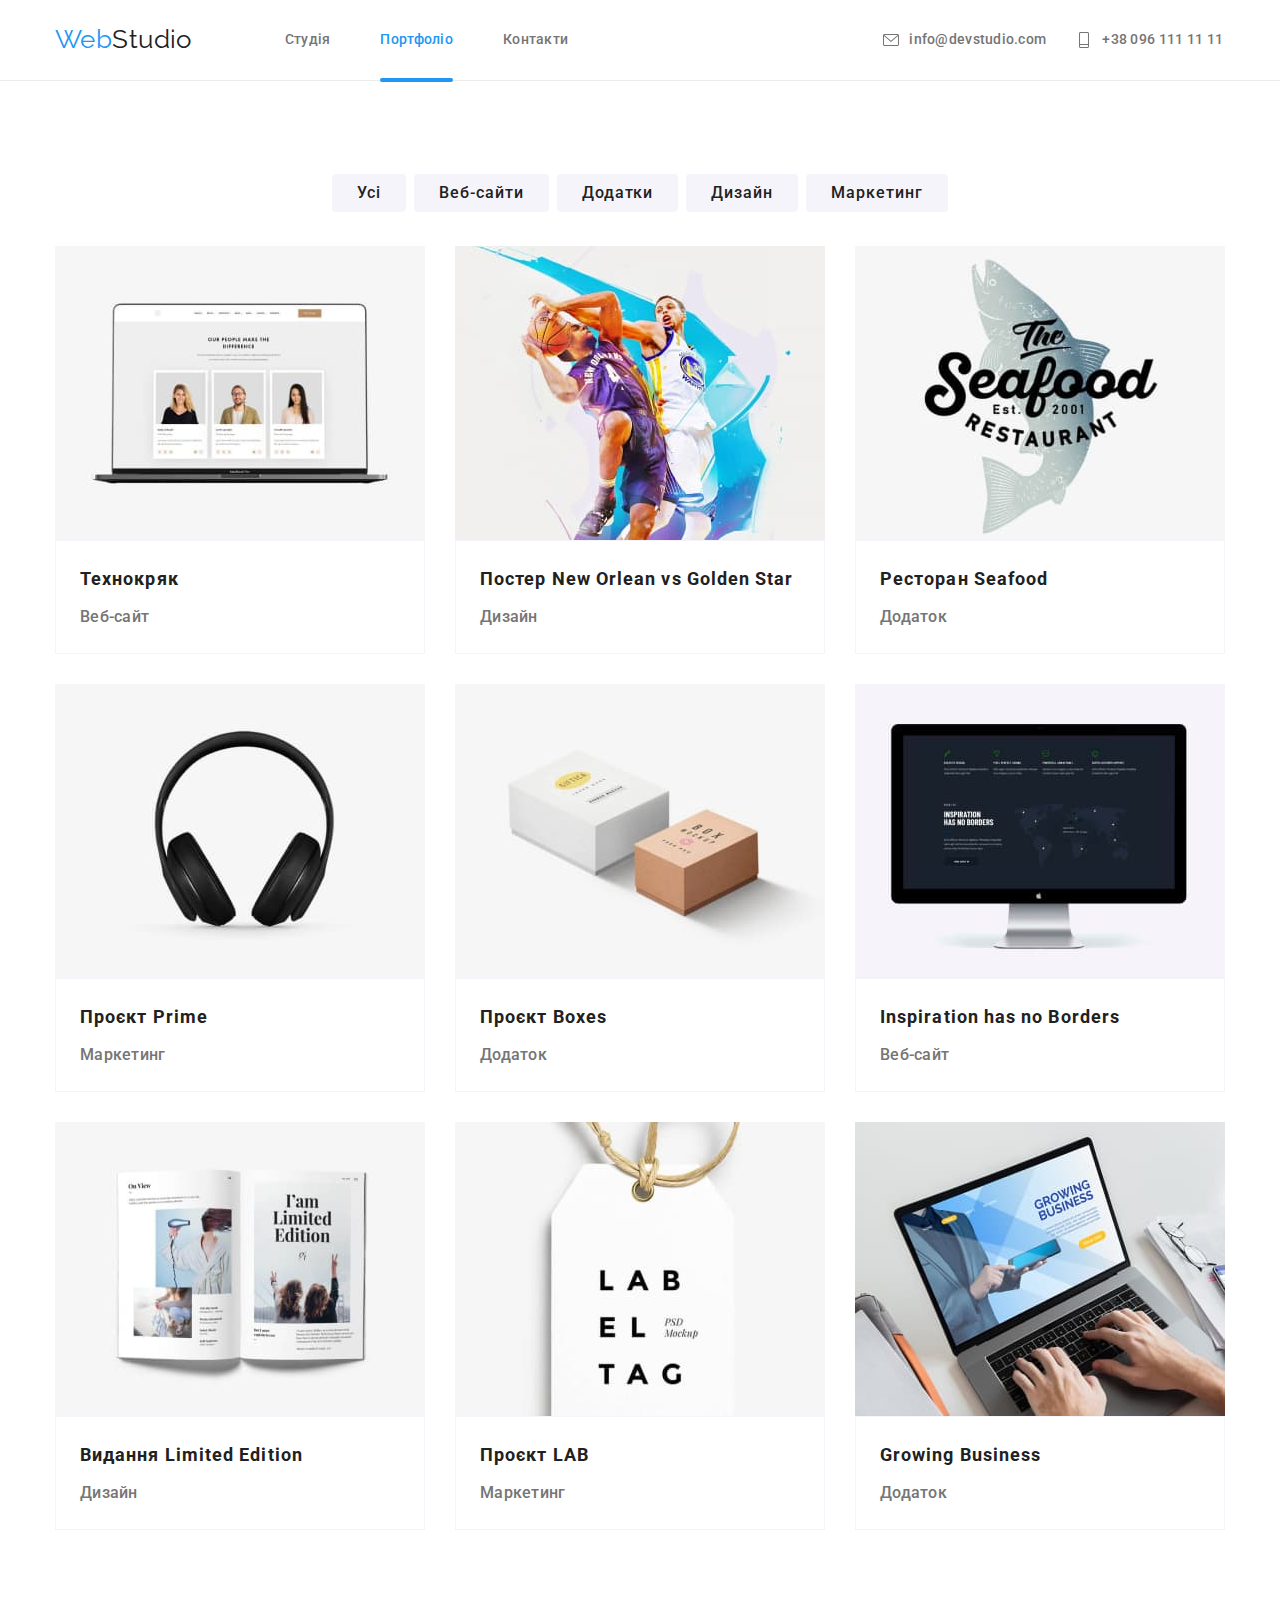
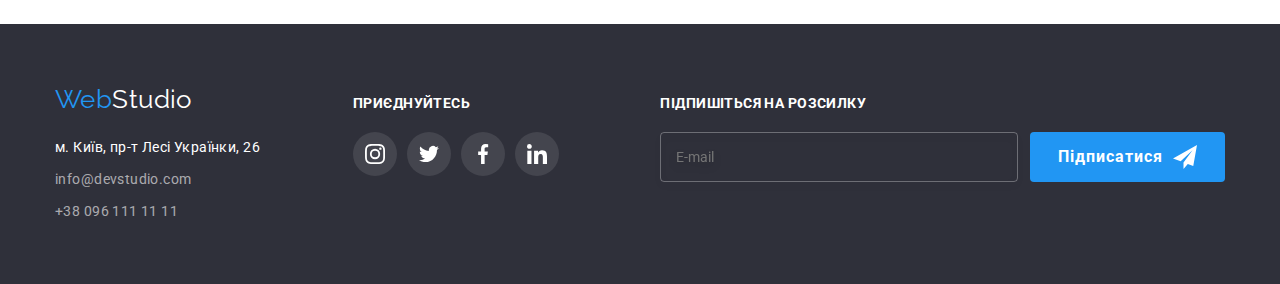
==== commit 19ff3d4a: "1stry" ====
--- a/portfolio.html
+++ b/portfolio.html
@@ -20,7 +20,7 @@
             <nav class="header__nav">
             
             <ul class="site-nav">
-                <li class="site-nav__item"><a href="./index.html" class="site-nav__link link">Студія</a></li>
+                <li class="site-nav__item"><a href="./index.html" class="site-nav__link link ">Студія</a></li>
                 <li class="site-nav__item"><a href="./portfolio.html" class="site-nav__link link current">Портфоліо</a></li>
                 <li class="site-nav__item"><a href="" class="site-nav__link link">Контакти</a></li>
             </ul>
@@ -35,6 +35,47 @@
                             <use href="./images/symbol-defs.svg#icon-phone"></use>
                         </svg>+38 096 111 11 11</a></li>
             </ul>
+            <button type="button" class="menu-open">
+                <svg class="menu-open__icon" width="40" height="40">
+                    <use href="./images/symbol-defs.svg#icon-menu1" ></use>
+                </svg>
+            </button>
+            <div class="mob-menu is-hidden">
+                <div class="container">
+                              <div class="mob-menu-top">
+                <button type="button" class="menu-close">
+                <svg class="menu-open__icon" width="40" height="40">
+                    <use href="./images/symbol-defs.svg#icon-close" ></use>
+                </svg>
+            </button> 
+            <nav>
+            <ul class="mob-menu__list">
+                <li class="mob-menu__item"><a href="./index.html" class="mob-menu__link link ">Студія</a></li>
+                <li class="mob-menu__item"><a href="./portfolio.html" class="mob-menu__link link current">Портфоліо</a></li>
+                <li class="mob-menu__item"><a href="" class="mob-menu__link link">Контакти</a></li>
+            </ul>  
+            </nav>
+            </div>
+            <div class="mob-menu__bottom">
+                <ul class="mob-menu__contacts">
+                    <li class="mob-menu__item">
+                        <a class="mob-menu__tel link" href="tel:+380961111111">+38 096 111 11 11</a></li>
+                    <li class="mob-menu__item">
+                        <a class="mob-menu__mail link" href="mailto:info@devstudio.com">info@devstudio.com</a></li>
+                </ul>
+                <ul class="mob-social">
+                    <li class="mob-social__item">
+                        <a href="" class="mob-social__link">instagram</a></li>
+                    <li class="mob-social__item">
+                        <a href="" class="mob-social__link">twitter</a></li>
+                    <li class="mob-social__item">
+                        <a href="" class="mob-social__link">facebook</a></li>
+                    <li class="mob-social__item">
+                        <a href="" class="mob-social__link">linkedin</a></li>
+                </ul>
+            </div>
+            </div>
+            </div>
         </div>
     </header>
     <!--Унікальний контент-->
@@ -62,30 +103,99 @@
         <ul class="portfolio list">
             <li class="portfolio__item"> 
                 <a href="" class="portfolio__link link">
-                    <div class="portfolio__wrap"> 
-                        <img src="./images/p1.jpg" alt="Ноутбук" width="370"/>
+                    <div class="portfolio__wrap">
+                        <picture>
+                            <source
+                                srcset="
+                                    ./images/proj-1-desk.jpg 1x,
+                                    ./images/proj-1-desk-2x.jpg 2x
+                                "
+                                media="(min-width: 1200px)"
+                                />
+                            <source
+                                srcset="
+                                    ./images/proj-1-tab.jpg 1x,
+                                    ./images/proj-1-tab-2x.jpg 2x
+                                "
+                                media="(min-width: 768px)"
+                                />
+                            <source
+                                srcset="
+                                    ./images/proj-1-mob.jpg 1x,
+                                    ./images/proj-1-mob-2x.jpg 2x
+                                "
+                                media="(min-width: 480px)"
+                            />                            
+                           <img src="./images/proj-1-desk.jpg" alt="Ноутбук" width="370"/>
+                        </picture> 
                     <p class="portfolio__description">Ресурс пропонує комплексні пропозиції з різним рівнем функціоналу та сервісів. Все це дозволить відвідувачу отримати вичерпні відомості про компанію чи приватну особу.</p>
                     </div>
                 <div class="portfolio__project">
                     <h2 class="portfolio__title">Технокряк</h2>
                     <p class="portfolio__text">Веб-сайт</p>
+                </div></a>
+            </li>  
+            <li class="portfolio__item">  
+                <a href="" class="portfolio__link link">
+                    <div class="portfolio__wrap">
+                        <picture>
+                            <source
+                                srcset="
+                                    ./images/proj-2-desk.jpg 1x,
+                                    ./images/proj-2-desk-2x.jpg 2x
+                                "
+                                media="(min-width: 1200px)"
+                                />
+                            <source
+                                srcset="
+                                    ./images/proj-2-tab.jpg 1x,
+                                    ./images/proj-2-tab-2x.jpg 2x
+                                "
+                                media="(min-width: 768px)"
+                                />
+                            <source
+                                srcset="
+                                    ./images/proj-2-mob.jpg 1x,
+                                    ./images/proj-2-mob-2x.jpg 2x
+                                "
+                                media="(min-width: 480px)"
+                            />   
+                            <img src="./images/proj-2-desk.jpg" alt="Баскетбол" width="370"/> 
+                        </picture>  
+                    <p class="portfolio__description">Lorem ipsum dolor sit amet, consectetur adipisicing elit. Incidunt nam odio labore quaerat at quidem totam deserunt eaque eos praesentium id assumenda, nihil, similique molestiae officia rem, quas voluptatem debitis.</p>
+                    </div>
+                <div class="portfolio__project">
+                    <h2 class="portfolio__title">Постер New Orlean vs Golden Star</h2>
+                    <p class="portfolio__text">Дизайн</p>
                 </div></a>
             </li>  
             <li class="portfolio__item">  
                 <a href="" class="portfolio__link link">
                     <div class="portfolio__wrap"> 
-                    <img src="./images/p2.jpg" alt="Баскетбол" width="370"/>  
-                    <p class="portfolio__description">Lorem ipsum dolor sit amet, consectetur adipisicing elit. Incidunt nam odio labore quaerat at quidem totam deserunt eaque eos praesentium id assumenda, nihil, similique molestiae officia rem, quas voluptatem debitis.</p>
-                    </div>
-                <div class="portfolio__project">
-                    <h2 class="portfolio__title">Постер New Orlean vs Golden Star</h2>
-                    <p class="portfolio__text">Дизайн</p>
-                </div></a>
-            </li>  
-            <li class="portfolio__item">  
-                <a href="" class="portfolio__link link">
-                    <div class="portfolio__wrap"> 
-                    <img src="./images/p3.jpg" alt="Ресторан" width="370"/>
+                    <picture>
+                        <source
+                            srcset="
+                                ./images/proj-3-desk.jpg 1x,
+                                ./images/proj-3-desk-2x.jpg 2x
+                            "
+                            media="(min-width: 1200px)"
+                            />
+                        <source
+                            srcset="
+                                ./images/proj-3-tab.jpg 1x,
+                                ./images/proj-3-tab-2x.jpg 2x
+                            "
+                            media="(min-width: 768px)"
+                            />
+                        <source
+                            srcset="
+                                ./images/proj-3-mob.jpg 1x,
+                                ./images/proj-3-mob-2x.jpg 2x
+                            "
+                            media="(min-width: 480px)"
+                        />   
+                        <img src="./images/proj-3-desk.jpg" alt="Ресторан" width="370"/>
+                    </picture>
                     <p class="portfolio__description">Lorem ipsum dolor sit amet, consectetur adipisicing elit. Incidunt nam odio labore quaerat at quidem totam deserunt eaque eos praesentium id assumenda, nihil, similique molestiae officia rem, quas voluptatem debitis.</p>
                     </div>
                 <div class="portfolio__project">
@@ -95,7 +205,30 @@
             </li>  
             <li class="portfolio__item">  
                <a href="" class="portfolio__link link"><div class="portfolio__wrap"> 
-                    <img src="./images/p4.jpg" alt="Навушники" width="370"/>
+                    <picture>
+                        <source
+                            srcset="
+                                ./images/proj-4-desk.jpg 1x,
+                                ./images/proj-4-desk-2x.jpg 2x
+                            "
+                            media="(min-width: 1200px)"
+                            />
+                        <source
+                            srcset="
+                                ./images/proj-4-tab.jpg 1x,
+                                ./images/proj-4-tab-2x.jpg 2x
+                            "
+                            media="(min-width: 768px)"
+                            />
+                        <source
+                            srcset="
+                                ./images/proj-4-mob.jpg 1x,
+                                ./images/proj-4-mob-2x.jpg 2x
+                            "
+                            media="(min-width: 480px)"
+                        /> 
+                        <img src="./images/proj-4-desk.jpg" alt="Навушники" width="370"/>
+                    </picture>
                     <p class="portfolio__description">Lorem ipsum dolor sit amet, consectetur adipisicing elit. Incidunt nam odio labore quaerat at quidem totam deserunt eaque eos praesentium id assumenda, nihil, similique molestiae officia rem, quas voluptatem debitis.</p>
                     </div> 
                 <div class="portfolio__project">
@@ -105,7 +238,30 @@
             </li>  
             <li class="portfolio__item"> 
                 <a href="" class="portfolio__link link"><div class="portfolio__wrap"> 
-                    <img src="./images/p5.jpg" alt="Коробки" width="370"/>
+                    <picture>
+                        <source
+                            srcset="
+                                ./images/proj-5-desk.jpg 1x,
+                                ./images/proj-5-desk-2x.jpg 2x
+                            "
+                            media="(min-width: 1200px)"
+                            />
+                        <source
+                            srcset="
+                                ./images/proj-5-tab.jpg 1x,
+                                ./images/proj-5-tab-2x.jpg 2x
+                            "
+                            media="(min-width: 768px)"
+                            />
+                        <source
+                            srcset="
+                                ./images/proj-5-mob.jpg 1x,
+                                ./images/proj-5-mob-2x.jpg 2x
+                            "
+                            media="(min-width: 480px)"
+                        />  
+                        <img src="./images/proj-5-desk.jpg" alt="Коробки" width="370"/>
+                    </picture>
                     <p class="portfolio__description">Lorem ipsum dolor sit amet, consectetur adipisicing elit. Incidunt nam odio labore quaerat at quidem totam deserunt eaque eos praesentium id assumenda, nihil, similique molestiae officia rem, quas voluptatem debitis.</p>
                     </div>
                 <div class="portfolio__project">
@@ -115,7 +271,9 @@
             </li>  
             <li class="portfolio__item"> 
                <a href="" class="portfolio__link link"><div class="portfolio__wrap"> 
-                    <img src="./images/p6.jpg" alt="Екран" width="370"/>
+                    <picture>
+                        <img src="./images/proj-6-desk.jpg" alt="Екран" width="370"/>
+                    </picture>
                     <p class="portfolio__description">Lorem ipsum dolor sit amet, consectetur adipisicing elit. Incidunt nam odio labore quaerat at quidem totam deserunt eaque eos praesentium id assumenda, nihil, similique molestiae officia rem, quas voluptatem debitis.</p>
                     </div> 
                 <div class="portfolio__project">
@@ -125,7 +283,30 @@
             </li>  
             <li class="portfolio__item"> 
                <a href="" class="portfolio__link link"><div class="portfolio__wrap"> 
-                    <img src="./images/p7.jpg" alt="книжка" width="370"/>
+                    <picture>
+                        <source
+                            srcset="
+                                ./images/proj-7-desk.jpg 1x,
+                                ./images/proj-7-desk-2x.jpg 2x
+                            "
+                            media="(min-width: 1200px)"
+                            />
+                        <source
+                            srcset="
+                                ./images/proj-7-tab.jpg 1x,
+                                ./images/proj-7-tab-2x.jpg 2x
+                            "
+                            media="(min-width: 768px)"
+                            />
+                        <source
+                            srcset="
+                                ./images/proj-7-mob.jpg 1x,
+                                ./images/proj-7-mob-2x.jpg 2x
+                            "
+                            media="(min-width: 480px)"
+                        /> 
+                        <img src="./images/proj-7-desk.jpg" alt="книжка" width="370"/>
+                    </picture>
                     <p class="portfolio__description">Lorem ipsum dolor sit amet, consectetur adipisicing elit. Incidunt nam odio labore quaerat at quidem totam deserunt eaque eos praesentium id assumenda, nihil, similique molestiae officia rem, quas voluptatem debitis.</p>
                     </div> 
                 <div class="portfolio__project">
@@ -135,7 +316,30 @@
             </li>  
             <li class="portfolio__item"> 
                 <a href="" class="portfolio__link link"><div class="portfolio__wrap"> 
-                    <img src="./images/p8.jpg" alt="ЛАБ" width="370"/>
+                    <picture>
+                        <source
+                            srcset="
+                                ./images/proj-8-desk.jpg 1x,
+                                ./images/proj-8-desk-2x.jpg 2x
+                            "
+                            media="(min-width: 1200px)"
+                            />
+                        <source
+                            srcset="
+                                ./images/proj-8-tab.jpg 1x,
+                                ./images/proj-8-tab-2x.jpg 2x
+                            "
+                            media="(min-width: 768px)"
+                            />
+                        <source
+                            srcset="
+                                ./images/proj-8-mob.jpg 1x,
+                                ./images/proj-8-mob-2x.jpg 2x
+                            "
+                            media="(min-width: 480px)"
+                        /> 
+                        <img src="./images/proj-8-desk.jpg" alt="ЛАБ" width="370"/>
+                    </picture>
                     <p class="portfolio__description">Lorem ipsum dolor sit amet, consectetur adipisicing elit. Incidunt nam odio labore quaerat at quidem totam deserunt eaque eos praesentium id assumenda, nihil, similique molestiae officia rem, quas voluptatem debitis.</p>
                     </div>
                 <div class="portfolio__project">
@@ -145,7 +349,30 @@
             </li>  
             <li class="portfolio__item"> 
                 <a href="" class="portfolio__link link"><div class="portfolio__wrap"> 
-                    <img src="./images/p9.jpg" alt="Робота за ноутбуком" width="370"/>
+                    <picture>
+                        <source
+                            srcset="
+                                ./images/proj-9-desk.jpg 1x,
+                                ./images/proj-9-desk-2x.jpg 2x
+                            "
+                            media="(min-width: 1200px)"
+                            />
+                        <source
+                            srcset="
+                                ./images/proj-9-tab.jpg 1x,
+                                ./images/proj-9-tab-2x.jpg 2x
+                            "
+                            media="(min-width: 768px)"
+                            />
+                        <source
+                            srcset="
+                                ./images/proj-9-mob.jpg 1x,
+                                ./images/proj-9-mob-2x.jpg 2x
+                            "
+                            media="(min-width: 480px)"
+                        /> 
+                        <img src="./images/proj-9-desk.jpg" alt="Робота за ноутбуком" width="370"/>
+                    </picture>
                     <p class="portfolio__description">Lorem ipsum dolor sit amet, consectetur adipisicing elit. Incidunt nam odio labore quaerat at quidem totam deserunt eaque eos praesentium id assumenda, nihil, similique molestiae officia rem, quas voluptatem debitis.</p>
                     </div>
                 <div class="portfolio__project">
@@ -214,5 +441,6 @@
         </div>
         </div>
     </footer>
+    <script src="./js/menu.js"></script>
 </body>
 </html>--- a/css/main.min.css
+++ b/css/main.min.css
@@ -1 +1 @@
-:root{--main-color: #757575;--text-color: #212121;--link-color: #2196f3;--background-color: #fff;--alt-color: #f5f4fa;--H-weight: 700}*{box-sizing:border-box}body{font-family:roboto,sans-serif;color:var(--main-color);background-color:var(--background-color);letter-spacing:.03em;font-size:14px;line-height:1.71}h1,h2,h3,p,ul{margin-top:0;margin-bottom:0}img{display:block}ul{list-style:none;padding:0;margin:0}img{display:block;height:auto;width:100%}.logo{font-family:raleway,sans-serif;color:var(--text-color);text-decoration:none;font-size:24px;line-height:1.16}@media screen and (min-width: 1200px){.logo{font-size:26px;line-height:1.2}}.logo-color{color:var(--link-color)}.logo--white{color:var(--background-color)}.button{border-radius:4px;border:none;color:var(--background-color);background-color:var(--link-color);cursor:pointer;font-weight:var(--H-weight);font-size:16px;line-height:1.88;align-items:center;letter-spacing:.06em;padding:10px 32px;transition:color 250ms cubic-bezier(0.4, 0, 0.2, 1),background-color 250ms cubic-bezier(0.4, 0, 0.2, 1),box-shadow 250ms cubic-bezier(0.4, 0, 0.2, 1)}.button:hover,.button:focus{color:var(--text-color);background-color:var(--alt-color);box-shadow:0px 4px 4px rgba(0,0,0,.15)}.link{color:var(--main-color);font-weight:500;letter-spacing:.02em;text-decoration:none;transition:color 250ms cubic-bezier(0.4, 0, 0.2, 1)}.link:hover,.link:focus{color:var(--link-color);fill:var(--link-color)}.container{padding-left:15px;padding-right:15px;margin-left:auto;margin-right:auto;width:100%}@media screen and (min-width: 480px){.container{width:480px}}@media screen and (min-width: 768px){.container{width:768px}}@media screen and (min-width: 1200px){.container{width:1200px}}.social{display:flex;gap:10px;flex-wrap:wrap;justify-content:center}.social__item{width:44px;height:44px}.social__item .social__link:hover .social__icon,.social__item .social__link:focus .social__icon{fill:var(--background-color)}.social__link{width:100%;height:100%;border-radius:50%;background:rgba(255,255,255,.1);display:flex;align-items:center;justify-content:center;transition:background-color 250ms cubic-bezier(0.4, 0, 0.2, 1)}.social__link:hover,.social__link:focus{background-color:var(--link-color)}.social__icon--grey{fill:#afb1b8;transition:fill 250ms cubic-bezier(0.4, 0, 0.2, 1)}.header{border-bottom:1px solid #ececec;width:100%}.header__container{padding:16px 23px 16px 15px}@media screen and (min-width: 768px){.header__container{padding:21px 15px;display:flex;justify-content:space-between}}@media screen and (min-width: 1200px){.header__container{padding:24px 15px 25px 15px;display:flex;justify-content:flex-start}}.header__container,.header__nav{align-items:center}.site-nav{display:flex;display:none}@media screen and (min-width: 768px){.site-nav{display:flex}}@media screen and (min-width: 1200px){.site-nav{margin-left:93px;margin-right:315px}}.site-nav__item:not(:last-child){margin-right:50px}.site-nav__link{line-height:1.14}.current{color:var(--link-color);fill:var(--link-color);position:relative}.current::after{content:"";position:absolute;border-bottom:4px solid var(--link-color);border-radius:2px;width:100%;bottom:-31px;left:0}@media screen and (min-width: 1200px){.current::after{bottom:-35px}}.auth-nav{gap:10px;display:none}@media screen and (min-width: 768px){.auth-nav{display:flex;flex-direction:column}}@media screen and (min-width: 1200px){.auth-nav{display:flex;flex-direction:row;gap:30px}}.auth-nav__link{transition:fill 250ms cubic-bezier(0.4, 0, 0.2, 1);display:flex;align-items:center;white-space:nowrap;font-size:12px;line-height:1.16px}@media screen and (min-width: 1200px){.auth-nav__link{font-size:14px;line-height:1.14;display:flex}}.auth-nav__item{display:flex}.auth-nav__icon{margin-right:8px;fill:var(--main-color);width:100%;height:100%;transition:fill 250ms cubic-bezier(0.4, 0, 0.2, 1)}@media screen and (min-width: 1200px){.auth-nav__icon{margin-right:10px;width:100%;height:100%}}.auth-nav__link:hover .auth-nav__icon,.auth-nav__item .auth-nav__link:focus .auth-nav__icon{color:var(--link-color);fill:var(--link-color)}.hero{max-width:480px;margin-left:auto;margin-right:auto;background-image:linear-gradient(rgba(47, 48, 58, 0.4), rgba(47, 48, 58, 0.4)),url(../images/hero-bg.jpg);background-position:center;background-repeat:no-repeat;text-align:center;padding-top:118px;padding-bottom:118px}@media screen and (min-width: 768px){.hero{max-width:768px}}@media screen and (min-width: 1200px){.hero{padding-top:200px;padding-bottom:200px;max-width:1600px}}.hero__title{color:var(--background-color);font-weight:900;font-size:26px;line-height:1.62;letter-spacing:.06em;text-transform:uppercase;margin-bottom:30px}@media screen and (min-width: 1200px){.hero__title{font-size:44px;line-height:1.36}}.section{padding-top:60px;padding-bottom:60px}.section--padding{display:none}.section__title{color:var(--text-color);font-weight:var(--H-weight);font-size:36px;line-height:1.16;text-align:center;margin-bottom:50px}@media screen and (min-width: 1200px){.section{padding-top:94px;padding-bottom:94px}.section--padding{padding-top:0px;display:block}}.feature{display:flex;flex-wrap:wrap;gap:30px}.feature__item{width:100%}@media screen and (min-width: 768px){.feature__item{width:calc((100% - 30px)/2)}}@media screen and (min-width: 1200px){.feature__item{width:calc((100% - 90px)/4)}}.feature__wrap{width:100%;height:120px;margin-bottom:30px;background-color:var(--alt-color);display:flex;align-items:center;justify-content:center}.feature__title{color:var(--text-color);font-weight:var(--H-weight);text-transform:uppercase;line-height:1.14;margin-bottom:10px}.images-list{display:flex;gap:30px}.images-list__wrap{position:relative;justify-content:center;z-index:-1}.images-list__text{position:absolute;bottom:0;width:100%;padding:27px 0;background-color:rgba(47,48,58,.8);font-weight:var(--H-weight);line-height:1.14;text-align:center;text-transform:uppercase;color:var(--background-color)}.team-list{background-color:var(--alt-color);display:flex}.team{display:flex;flex-wrap:wrap;gap:30px;text-align:center}.team__item{background:var(--background-color);box-shadow:0px 1px 3px rgba(0,0,0,.12),0px 1px 1px rgba(0,0,0,.14),0px 2px 1px rgba(0,0,0,.2);border-radius:0px 0px 4px 4px;width:100%}@media screen and (min-width: 768px){.team__item{width:calc((100% - 30px)/2)}}@media screen and (min-width: 1200px){.team__item{width:calc((100% - 90px)/4)}}.team__title{color:var(--text-color);font-weight:500;font-size:16px;line-height:1.16;margin-bottom:10px}.team__text{font-size:16px;line-height:1.16;margin-bottom:16px}.team__overview{padding-top:30px;padding-bottom:30px}.clients{display:flex;flex-wrap:wrap;gap:30px}.clients__item{width:calc((100% - 30px)/2);height:92px}@media screen and (min-width: 768px){.clients__item{width:calc((100% - 60px)/3)}}@media screen and (min-width: 1200px){.clients__item{width:calc((100% - 150px)/6)}}.clients__icon{fill:#afb1b8;transition:fill 250ms cubic-bezier(0.4, 0, 0.2, 1)}.clients__link{width:100%;height:100%;border-radius:4px;border:1px solid #afb1b8;display:flex;align-items:center;justify-content:center;transition:fill 250ms cubic-bezier(0.4, 0, 0.2, 1),border 250ms cubic-bezier(0.4, 0, 0.2, 1)}.clients__link:hover,.clients__link:focus{border:1px solid var(--link-color)}.clients__link:hover .clients__icon,.clients__link:focus .clients__icon{fill:var(--link-color)}.foot{background-color:#2f303a;padding-top:60px;padding-bottom:60px;width:100%}.foot__container{align-items:baseline;gap:93px;text-align:center}@media screen and (min-width: 1200px){.foot__container{display:flex;text-align:left;justify-content:space-between}}.foot .foot__contacts{margin-bottom:60px}@media screen and (min-width: 1200px){.foot .foot__contacts{margin-bottom:0px}}.foot__wrap{margin-bottom:60px}@media screen and (min-width: 1200px){.foot__wrap{margin-bottom:0px}}.foot__address{margin-top:20px}.contacts__item{margin-bottom:8px}.contacts__item:last-child{margin-bottom:0}.contacts__link{color:rgba(255,255,255,.6);font-style:normal;font-size:14px;line-height:1.71;letter-spacing:.03em;font-weight:400}.contacts__address{color:var(--background-color);font-style:normal;text-decoration:none;transition:color 250ms cubic-bezier(0.4, 0, 0.2, 1);font-size:14px;line-height:1.71;letter-spacing:.03em;font-weight:400}.contacts__address:hover,.contacts__address:focus{color:var(--link-color)}.subscribe__input{width:100%;height:50px;margin-bottom:20px;border:1px solid rgba(255,255,255,.3);filter:drop-shadow(0px 4px 4px rgba(0, 0, 0, 0.15));border-radius:4px;padding:15px;background-color:rgba(0,0,0,0);color:var(--alt-color)}@media screen and (min-width: 768px){.subscribe__input{width:450px}}@media screen and (min-width: 1200px){.subscribe__input{width:358px;margin:0px}}.subscribe__icon{margin-left:10px;height:100%;width:100%;fill:var(--background-color);transition:fill 250ms cubic-bezier(0.4, 0, 0.2, 1)}.subscribe__row{align-items:center;gap:12px}@media screen and (min-width: 1200px){.subscribe__row{display:flex;flex-wrap:wrap}}.subscribe__row .subscribe__button:hover .subscribe__icon,.subscribe__row .subscribe__button:hover .subscribe__icon{fill:var(--text-color)}.subscribe__button{display:flex;padding:10px 28px;margin-left:auto;margin-right:auto}.subscribe__button:hover,.subscribe__button:focus{color:var(--text-color);background-color:var(--alt-color);box-shadow:0px 4px 4px rgba(0,0,0,.15)}.foot__title,.subscribe__title{font-weight:var(--H-weight);line-height:1.14;text-transform:uppercase;font-style:normal;color:var(--background-color);margin-bottom:20px}.help{display:flex;flex-direction:column}@media screen and (min-width: 768px){.help{flex-direction:row;justify-content:space-around}}@media screen and (min-width: 1200px){.help{flex-direction:row;justify-content:flex-start;align-items:baseline;gap:93px}}.backdrop{position:fixed;top:0;width:100%;height:100%;background:rgba(0,0,0,.2);transition:opacity 250ms linear,visibility 250ms}.backdrop.is-hidden .modal{transform:translate(-50%, -50%) scale(0) rotate(180deg);border-radius:50%}.is-hidden{opacity:0;visibility:hidden;pointer-events:none}.modal{position:absolute;width:100%;background-color:var(--background-color);top:50%;left:50%;transform:translate(-50%, -50%) scale(1) rotate(0);transition:transform 250ms linear,border-radius 250ms linear;box-shadow:0px 1px 3px rgba(0,0,0,.12),0px 1px 1px rgba(0,0,0,.14),0px 2px 1px rgba(0,0,0,.2);border-radius:4px;padding:40px}@media screen and (min-width: 480px){.modal{width:450px}}@media screen and (min-width: 768px){.modal{width:450px}}@media screen and (min-width: 1200px){.modal{width:528px}}.modal .close:hover .close__icon,.modal .close:focus .close__icon{fill:var(--link-color)}.modal__wrap{position:relative}.modal__icon{position:absolute;top:50%;left:12px;transform:translateY(-50%);cursor:pointer}.modal__field{margin-bottom:10px}.modal__title{font-weight:var(--H-weight);font-size:20px;line-height:1.15;text-align:center;color:var(--text-color);margin-bottom:12px}.modal__button{padding:10px 52px;display:flex;margin-left:auto;margin-right:auto}.modal__input{width:100%;height:40px;border:1px solid rgba(33,33,33,.2);background:var(--background-color);border-radius:4px;padding:12px 42px;cursor:pointer}.modal__input:focus{outline-color:var(--link-color)}.modal__input:focus+.modal__icon{fill:var(--link-color)}.modal__text{width:100%;height:120px;border:1px solid rgba(33,33,33,.2);border-radius:4px;background-color:rgba(0,0,0,0);font-size:12px;line-height:1.16;letter-spacing:.01em;resize:none;padding:10px}.modal__text::placeholder{color:rgba(117,117,117,.5)}.check{margin-top:-10px;margin-bottom:30px;display:flex;align-items:center;justify-content:center;font-size:12px;line-height:14px}@media screen and (min-width: 1200px){.check{font-size:14px;line-height:1.71}}.check__item{display:flex;align-items:center;justify-content:center;border:2px solid var(--text-color);width:16px;height:15px;border-radius:2px;margin-right:5px;fill:rgba(0,0,0,0)}.checkbox:checked+.check>.check__item{background-color:var(--link-color);border-color:rgba(0,0,0,0);fill:var(--background-color)}.checkbox:focus+.check>.check__item{border-color:var(--link-color)}.check__terms{color:var(--link-color);text-decoration:none;position:relative}.check__terms::after{content:"";position:absolute;border-bottom:1px solid var(--link-color);border-radius:2px;width:100%;bottom:2px;left:0}@media screen and (min-width: 1200px){.check__terms::after{bottom:6px}}.close{position:absolute;top:8px;right:8px;border:1px solid rgba(0,0,0,.1);border-radius:50%;width:30px;height:30px;padding:5px;background-color:var(--background-color);cursor:pointer;transition:background-color 250ms cubic-bezier(0.4, 0, 0.2, 1)}.close__icon{transition:fill 250ms cubic-bezier(0.4, 0, 0.2, 1)}.filter{display:flex;flex-wrap:wrap;justify-content:center;margin-bottom:34px;gap:16px 8px}.filter__button{width:100%;color:var(--text-color);background-color:var(--alt-color);font-weight:500;line-height:1.62;display:flex;padding:6px 22px}.filter__button:hover,.filter__button:focus{color:var(--background-color);background-color:var(--link-color);box-shadow:0px 3px 1px rgba(0,0,0,.1),0px 1px 2px rgba(0,0,0,.08),0px 2px 2px rgba(0,0,0,.12)}.portfolio{display:flex;flex-wrap:wrap;gap:30px}.portfolio__project{border:1px solid var(--alt-color);padding:20px 24px}.portfolio__title{color:var(--text-color);font-weight:var(--H-weight);font-size:18px;line-height:2;letter-spacing:.06em;margin-bottom:4px}.portfolio__text{font-size:16px;line-height:2;color:var(--main-color)}.portfolio__wrap{position:relative;overflow:hidden}.portfolio__description{height:100%;position:absolute;font-size:18px;line-height:1.56;letter-spacing:.03em;bottom:0;color:var(--background-color);background-color:rgba(33,150,243,.9);padding:77px 77px;transform:translateY(100%);transition:transform 250ms cubic-bezier(0.4, 0, 0.2, 1)}@media screen and (min-width: 768px){.portfolio__description{padding:49px 24px 77px 24px}}@media screen and (min-width: 1200px){.portfolio__description{padding:63px 24px}}.portfolio__item{width:100%;position:relative}@media screen and (min-width: 768px){.portfolio__item{width:calc((100% - 30px)/2)}}@media screen and (min-width: 1200px){.portfolio__item{width:calc((100% - 60px)/3)}}.portfolio__item .portfolio__link:hover .portfolio__description,.portfolio__item .portfolio__link:focus .portfolio__description{transform:translateY(0%)}.portfolio__link{transition:box-shadow 250ms cubic-bezier(0.4, 0, 0.2, 1)}.portfolio__link:hover,.portfolio__link:focus{box-shadow:0px 1px 1px rgba(0,0,0,.12),0px 4px 4px rgba(0,0,0,.06),1px 4px 6px rgba(0,0,0,.16);display:block}.visually-hidden{width:1px;height:1px;margin:-1px;border:0;padding:0;white-space:nowrap;clip-path:inset(100%);clip:rect(0 0 0 0);overflow:hidden}/*# sourceMappingURL=main.min.css.map */+:root{--main-color: #757575;--text-color: #212121;--link-color: #2196f3;--background-color: #fff;--alt-color: #f5f4fa;--H-weight: 700}*{box-sizing:border-box}body{font-family:roboto,sans-serif;color:var(--main-color);background-color:var(--background-color);letter-spacing:.03em;font-size:14px;line-height:1.71}h1,h2,h3,p,ul{margin-top:0;margin-bottom:0}img{display:block}ul{list-style:none;padding:0;margin:0}img{display:block;height:auto;width:100%}.no-scroll{overflow:hidden}.logo{font-family:raleway,sans-serif;color:var(--text-color);text-decoration:none;font-size:24px;line-height:1.16}@media screen and (min-width: 1200px){.logo{font-size:26px;line-height:1.2}}.logo-color{color:var(--link-color)}.logo--white{color:var(--background-color)}.button{border-radius:4px;border:none;color:var(--background-color);background-color:var(--link-color);cursor:pointer;font-weight:var(--H-weight);font-size:16px;line-height:1.88;align-items:center;letter-spacing:.06em;padding:10px 32px;transition:color 250ms cubic-bezier(0.4, 0, 0.2, 1),background-color 250ms cubic-bezier(0.4, 0, 0.2, 1),box-shadow 250ms cubic-bezier(0.4, 0, 0.2, 1)}.button:hover,.button:focus{color:var(--text-color);background-color:var(--alt-color);box-shadow:0px 4px 4px rgba(0,0,0,.15)}.link{color:var(--main-color);font-weight:500;letter-spacing:.02em;text-decoration:none;transition:color 250ms cubic-bezier(0.4, 0, 0.2, 1)}.link:hover,.link:focus{color:var(--link-color);fill:var(--link-color)}.container{padding-left:15px;padding-right:15px;margin-left:auto;margin-right:auto;width:100%}@media screen and (min-width: 480px){.container{width:480px}}@media screen and (min-width: 768px){.container{width:768px}}@media screen and (min-width: 1200px){.container{width:1200px}}.social{display:flex;gap:10px;flex-wrap:wrap;justify-content:center}.social__item{width:44px;height:44px}.social__item .social__link:hover .social__icon,.social__item .social__link:focus .social__icon{fill:var(--background-color)}.social__link{width:100%;height:100%;border-radius:50%;background:rgba(255,255,255,.1);display:flex;align-items:center;justify-content:center;transition:background-color 250ms cubic-bezier(0.4, 0, 0.2, 1)}.social__link:hover,.social__link:focus{background-color:var(--link-color)}.social__icon--grey{fill:#afb1b8;transition:fill 250ms cubic-bezier(0.4, 0, 0.2, 1)}.header{border-bottom:1px solid #ececec;width:100%}.header__container{padding:16px 23px 16px 15px;display:flex}@media screen and (min-width: 768px){.header__container{padding:21px 15px;display:flex;justify-content:space-between}}@media screen and (min-width: 1200px){.header__container{padding:24px 15px 25px 15px;display:flex;justify-content:flex-start}}.header__container,.header__nav{align-items:center}.site-nav{display:flex;display:none}@media screen and (min-width: 768px){.site-nav{display:flex}}@media screen and (min-width: 1200px){.site-nav{margin-left:93px;margin-right:315px}}.site-nav__item:not(:last-child){margin-right:50px}.site-nav__link{line-height:1.14}.auth-nav{gap:10px;display:none}@media screen and (min-width: 768px){.auth-nav{display:flex;flex-direction:column}}@media screen and (min-width: 1200px){.auth-nav{display:flex;flex-direction:row;gap:30px}}.auth-nav__link{transition:fill 250ms cubic-bezier(0.4, 0, 0.2, 1);display:flex;align-items:center;white-space:nowrap;font-size:12px;line-height:1.16px}@media screen and (min-width: 1200px){.auth-nav__link{font-size:14px;line-height:1.14;display:flex}}.auth-nav__item{display:flex}.auth-nav__icon{margin-right:8px;fill:var(--main-color);width:100%;height:100%;transition:fill 250ms cubic-bezier(0.4, 0, 0.2, 1)}@media screen and (min-width: 1200px){.auth-nav__icon{margin-right:10px;width:100%;height:100%}}.auth-nav__link:hover .auth-nav__icon,.auth-nav__item .auth-nav__link:focus .auth-nav__icon{color:var(--link-color);fill:var(--link-color)}.menu-close{margin-left:auto;border:none;padding:0;outline:none;height:40px;background-color:var(--background-color)}.menu-open{margin-left:auto;border:none;padding:0;outline:none;background-color:var(--background-color);height:40px}@media screen and (min-width: 768px){.menu-open{display:none}}.menu-open__icon{fill:var(--text-color);transition:fill 250ms cubic-bezier(0.4, 0, 0.2, 1)}.header__container .menu-open:hover .menu-open__icon,.header__container .menu-open:focus .menu-open__icon{fill:var(--link-color)}.menu-close{margin-left:auto;display:block;margin-bottom:9px}.mob-menu .menu-close:hover .menu-open__icon,.mob-menu .menu-close:focus .menu-open__icon{fill:var(--link-color)}.mob-menu{display:flex;position:fixed;background-color:#fff;left:0;top:0;width:100vw;height:100vh;z-index:5;padding-bottom:48px;padding-left:48px;padding-right:25px;padding-top:21px}.mob-menu>.container{display:flex;flex-direction:column;justify-content:space-between;overflow:auto;width:480px}.mob-menu__link{font-weight:500;font-size:40px;line-height:1.17;text-align:center;letter-spacing:.02em;color:var(--text-color)}.mob-menu__item{margin-bottom:32px}.mob-menu__tel{font-weight:500;font-size:34px;line-height:1.17;letter-spacing:.02em;color:var(--link-color)}.mob-menu__mail{font-weight:500;font-size:24px;line-height:1.16;letter-spacing:.02em;color:var(--main-color)}.mob-social{margin-top:64px;display:flex;flex-wrap:wrap}.mob-social__link{font-weight:500;font-size:18px;line-height:1.22;text-decoration:none;letter-spacing:.02em;color:#2196f3}.mob-social__item:not(:last-child)::after{content:"";margin:10px;border-right:1px solid rgba(33,33,33,.2);transform:rotate(90deg)}.current{color:var(--link-color);fill:var(--link-color);position:relative}@media screen and (min-width: 768px){.current::after{content:"";position:absolute;border-bottom:4px solid var(--link-color);border-radius:2px;width:100%;bottom:-31px;left:0}}@media screen and (min-width: 768px)and (min-width: 1200px){.current::after{bottom:-35px}}.hero{max-width:480px;margin-left:auto;margin-right:auto;background-image:linear-gradient(rgba(47, 48, 58, 0.4), rgba(47, 48, 58, 0.4)),url(../images/hero-bg-mob.jpg);background-position:center;background-repeat:no-repeat;text-align:center;padding-top:118px;padding-bottom:118px}@media(min-device-pixel-ratio: 2),(-webkit-min-device-pixel-ratio: 2),(min-resolution: 192dpi),(min-resolution: 2dppx){.hero{background-image:linear-gradient(rgba(47, 48, 58, 0.4), rgba(47, 48, 58, 0.4)),url(../images/hero-bg-mob-2x.jpg)}}@media screen and (min-width: 768px){.hero{max-width:768px;background-image:linear-gradient(rgba(47, 48, 58, 0.4), rgba(47, 48, 58, 0.4)),url(../images/hero-bg-tab.jpg)}}@media screen and (min-width: 768px)and (min-device-pixel-ratio: 2),screen and (min-width: 768px)and (-webkit-min-device-pixel-ratio: 2),screen and (min-width: 768px)and (min-resolution: 192dpi),screen and (min-width: 768px)and (min-resolution: 2dppx){.hero{background-image:linear-gradient(rgba(47, 48, 58, 0.4), rgba(47, 48, 58, 0.4)),url(../images/hero-bg-tab-2x.jpg)}}@media screen and (min-width: 1200px){.hero{padding-top:200px;padding-bottom:200px;max-width:1600px;background-image:linear-gradient(rgba(47, 48, 58, 0.4), rgba(47, 48, 58, 0.4)),url(../images/hero-bg-desk.jpg)}}@media screen and (min-width: 1200px)and (min-device-pixel-ratio: 2),screen and (min-width: 1200px)and (-webkit-min-device-pixel-ratio: 2),screen and (min-width: 1200px)and (min-resolution: 192dpi),screen and (min-width: 1200px)and (min-resolution: 2dppx){.hero{background-image:linear-gradient(rgba(47, 48, 58, 0.4), rgba(47, 48, 58, 0.4)),url(../images/hero-bg-desk-2x.jpg)}}.hero__title{color:var(--background-color);font-weight:900;font-size:26px;line-height:1.62;letter-spacing:.06em;text-transform:uppercase;margin-bottom:30px}@media screen and (min-width: 1200px){.hero__title{font-size:44px;line-height:1.36}}.section{padding-top:60px;padding-bottom:60px}.section--padding{display:none}.section__title{color:var(--text-color);font-weight:var(--H-weight);font-size:36px;line-height:1.16;text-align:center;margin-bottom:50px}@media screen and (min-width: 1200px){.section{padding-top:94px;padding-bottom:94px}.section--padding{padding-top:0px;display:block}}.feature{display:flex;flex-wrap:wrap;gap:30px}.feature__item{width:100%}@media screen and (min-width: 768px){.feature__item{width:calc((100% - 30px)/2)}}@media screen and (min-width: 1200px){.feature__item{width:calc((100% - 90px)/4)}}.feature__wrap{width:100%;height:120px;margin-bottom:30px;background-color:var(--alt-color);display:flex;align-items:center;justify-content:center}.feature__title{color:var(--text-color);font-weight:var(--H-weight);text-transform:uppercase;line-height:1.14;margin-bottom:10px}.images-list{display:flex;gap:30px}.images-list__wrap{position:relative;justify-content:center;z-index:-1}.images-list__text{position:absolute;bottom:0;width:100%;padding:27px 0;background-color:rgba(47,48,58,.8);font-weight:var(--H-weight);line-height:1.14;text-align:center;text-transform:uppercase;color:var(--background-color)}.team-list{background-color:var(--alt-color);display:flex}.team{display:flex;flex-wrap:wrap;gap:30px;text-align:center}.team__item{background:var(--background-color);box-shadow:0px 1px 3px rgba(0,0,0,.12),0px 1px 1px rgba(0,0,0,.14),0px 2px 1px rgba(0,0,0,.2);border-radius:0px 0px 4px 4px;width:100%}@media screen and (min-width: 768px){.team__item{width:calc((100% - 30px)/2)}}@media screen and (min-width: 1200px){.team__item{width:calc((100% - 90px)/4)}}.team__title{color:var(--text-color);font-weight:500;font-size:16px;line-height:1.16;margin-bottom:10px}.team__text{font-size:16px;line-height:1.16;margin-bottom:16px}.team__overview{padding-top:30px;padding-bottom:30px}.clients{display:flex;flex-wrap:wrap;gap:30px}.clients__item{width:calc((100% - 30px)/2);height:92px}@media screen and (min-width: 768px){.clients__item{width:calc((100% - 60px)/3)}}@media screen and (min-width: 1200px){.clients__item{width:calc((100% - 150px)/6)}}.clients__icon{fill:#afb1b8;transition:fill 250ms cubic-bezier(0.4, 0, 0.2, 1)}.clients__link{width:100%;height:100%;border-radius:4px;border:1px solid #afb1b8;display:flex;align-items:center;justify-content:center;transition:fill 250ms cubic-bezier(0.4, 0, 0.2, 1),border 250ms cubic-bezier(0.4, 0, 0.2, 1)}.clients__link:hover,.clients__link:focus{border:1px solid var(--link-color)}.clients__link:hover .clients__icon,.clients__link:focus .clients__icon{fill:var(--link-color)}.foot{background-color:#2f303a;padding-top:60px;padding-bottom:60px;width:100%}.foot__container{align-items:baseline;gap:93px;text-align:center}@media screen and (min-width: 1200px){.foot__container{display:flex;text-align:left;justify-content:space-between}}.foot .foot__contacts{margin-bottom:60px}@media screen and (min-width: 1200px){.foot .foot__contacts{margin-bottom:0px}}.foot__wrap{margin-bottom:60px}@media screen and (min-width: 1200px){.foot__wrap{margin-bottom:0px}}.foot__address{margin-top:20px}.contacts__item{margin-bottom:8px}.contacts__item:last-child{margin-bottom:0}.contacts__link{color:rgba(255,255,255,.6);font-style:normal;font-size:14px;line-height:1.71;letter-spacing:.03em;font-weight:400}.contacts__address{color:var(--background-color);font-style:normal;text-decoration:none;transition:color 250ms cubic-bezier(0.4, 0, 0.2, 1);font-size:14px;line-height:1.71;letter-spacing:.03em;font-weight:400}.contacts__address:hover,.contacts__address:focus{color:var(--link-color)}.subscribe__input{width:100%;height:50px;margin-bottom:20px;border:1px solid rgba(255,255,255,.3);filter:drop-shadow(0px 4px 4px rgba(0, 0, 0, 0.15));border-radius:4px;padding:15px;background-color:rgba(0,0,0,0);color:var(--alt-color)}@media screen and (min-width: 768px){.subscribe__input{width:450px}}@media screen and (min-width: 1200px){.subscribe__input{width:358px;margin:0px}}.subscribe__icon{margin-left:10px;height:100%;width:100%;fill:var(--background-color);transition:fill 250ms cubic-bezier(0.4, 0, 0.2, 1)}.subscribe__row{align-items:center;gap:12px}@media screen and (min-width: 1200px){.subscribe__row{display:flex;flex-wrap:wrap}}.subscribe__row .subscribe__button:hover .subscribe__icon,.subscribe__row .subscribe__button:hover .subscribe__icon{fill:var(--text-color)}.subscribe__button{display:flex;padding:10px 28px;margin-left:auto;margin-right:auto}.subscribe__button:hover,.subscribe__button:focus{color:var(--text-color);background-color:var(--alt-color);box-shadow:0px 4px 4px rgba(0,0,0,.15)}.foot__title,.subscribe__title{font-weight:var(--H-weight);line-height:1.14;text-transform:uppercase;font-style:normal;color:var(--background-color);margin-bottom:20px}.help{display:flex;flex-direction:column}@media screen and (min-width: 768px){.help{flex-direction:row;justify-content:space-around}}@media screen and (min-width: 1200px){.help{flex-direction:row;justify-content:flex-start;align-items:baseline;gap:93px}}.backdrop{padding-top:208px;position:fixed;top:0;width:100%;height:100%;background:rgba(0,0,0,.2);transition:opacity 250ms linear,visibility 250ms}.backdrop.is-hidden .modal{transform:translate(-50%, -50%) scale(0) rotate(180deg);border-radius:50%}.is-hidden{opacity:0;visibility:hidden;pointer-events:none}.modal{position:absolute;width:100%;background-color:var(--background-color);top:50%;left:50%;transform:translate(-50%, -50%) scale(1) rotate(0);transition:transform 250ms linear,border-radius 250ms linear;box-shadow:0px 1px 3px rgba(0,0,0,.12),0px 1px 1px rgba(0,0,0,.14),0px 2px 1px rgba(0,0,0,.2);border-radius:4px;padding:40px}@media screen and (min-width: 480px){.modal{width:450px}}@media screen and (min-width: 768px){.modal{width:450px}}@media screen and (min-width: 1200px){.modal{width:528px}}.modal .close:hover .close__icon,.modal .close:focus .close__icon{fill:var(--link-color)}.modal__wrap{position:relative}.modal__icon{position:absolute;top:50%;left:12px;transform:translateY(-50%);cursor:pointer}.modal__field{margin-bottom:10px}.modal__title{font-weight:var(--H-weight);font-size:20px;line-height:1.15;text-align:center;color:var(--text-color);margin-bottom:12px}.modal__button{padding:10px 52px;display:flex;margin-left:auto;margin-right:auto}.modal__input{width:100%;height:40px;border:1px solid rgba(33,33,33,.2);background:var(--background-color);border-radius:4px;padding:12px 42px;cursor:pointer}.modal__input:focus{outline-color:var(--link-color)}.modal__input:focus+.modal__icon{fill:var(--link-color)}.modal__text{width:100%;height:120px;border:1px solid rgba(33,33,33,.2);border-radius:4px;background-color:rgba(0,0,0,0);font-size:12px;line-height:1.16;letter-spacing:.01em;resize:none;padding:10px}.modal__text::placeholder{color:rgba(117,117,117,.5)}.check{margin-top:-10px;margin-bottom:30px;display:flex;align-items:center;justify-content:center;font-size:12px;line-height:14px}@media screen and (min-width: 1200px){.check{font-size:14px;line-height:1.71}}.check__item{display:flex;align-items:center;justify-content:center;border:2px solid var(--text-color);width:16px;height:15px;border-radius:2px;margin-right:5px;fill:rgba(0,0,0,0)}.checkbox:checked+.check>.check__item{background-color:var(--link-color);border-color:rgba(0,0,0,0);fill:var(--background-color)}.checkbox:focus+.check>.check__item{border-color:var(--link-color)}.check__terms{color:var(--link-color);text-decoration:none;position:relative}.check__terms::after{content:"";position:absolute;border-bottom:1px solid var(--link-color);border-radius:2px;width:100%;bottom:2px;left:0}@media screen and (min-width: 1200px){.check__terms::after{bottom:6px}}.close{position:absolute;top:8px;right:8px;border:1px solid rgba(0,0,0,.1);border-radius:50%;width:30px;height:30px;padding:5px;background-color:var(--background-color);cursor:pointer;transition:background-color 250ms cubic-bezier(0.4, 0, 0.2, 1)}.close__icon{transition:fill 250ms cubic-bezier(0.4, 0, 0.2, 1)}.filter{display:flex;flex-wrap:wrap;justify-content:flex-start;margin-bottom:34px;gap:16px 8px}@media screen and (min-width: 768px){.filter{flex-wrap:wrap;justify-content:center}}.filter__button{width:100%;color:var(--text-color);background-color:var(--alt-color);font-weight:500;line-height:1.62;display:flex;padding:6px 22px}.filter__button:first-child{padding:6px 25px}.filter__button:hover,.filter__button:focus{color:var(--background-color);background-color:var(--link-color);box-shadow:0px 3px 1px rgba(0,0,0,.1),0px 1px 2px rgba(0,0,0,.08),0px 2px 2px rgba(0,0,0,.12)}.portfolio{display:flex;flex-wrap:wrap;gap:30px}.portfolio__project{border:1px solid var(--alt-color);padding:20px 24px}.portfolio__title{color:var(--text-color);font-weight:var(--H-weight);font-size:18px;line-height:2;letter-spacing:.06em;margin-bottom:4px}.portfolio__text{font-size:16px;line-height:2;color:var(--main-color)}.portfolio__wrap{position:relative;overflow:hidden}.portfolio__description{height:100%;position:absolute;font-size:18px;line-height:1.56;letter-spacing:.03em;bottom:0;color:var(--background-color);background-color:rgba(33,150,243,.9);padding:77px 77px;transform:translateY(100%);transition:transform 250ms cubic-bezier(0.4, 0, 0.2, 1)}@media screen and (min-width: 768px){.portfolio__description{padding:49px 24px 77px 24px}}@media screen and (min-width: 1200px){.portfolio__description{padding:63px 24px}}.portfolio__item{width:100%;position:relative}@media screen and (min-width: 768px){.portfolio__item{width:calc((100% - 30px)/2)}}@media screen and (min-width: 1200px){.portfolio__item{width:calc((100% - 60px)/3)}}.portfolio__item .portfolio__link:hover .portfolio__description,.portfolio__item .portfolio__link:focus .portfolio__description{transform:translateY(0%)}.portfolio__link{transition:box-shadow 250ms cubic-bezier(0.4, 0, 0.2, 1)}.portfolio__link:hover,.portfolio__link:focus{box-shadow:0px 1px 1px rgba(0,0,0,.12),0px 4px 4px rgba(0,0,0,.06),1px 4px 6px rgba(0,0,0,.16);display:block}.visually-hidden{width:1px;height:1px;margin:-1px;border:0;padding:0;white-space:nowrap;clip-path:inset(100%);clip:rect(0 0 0 0);overflow:hidden}/*# sourceMappingURL=main.min.css.map */